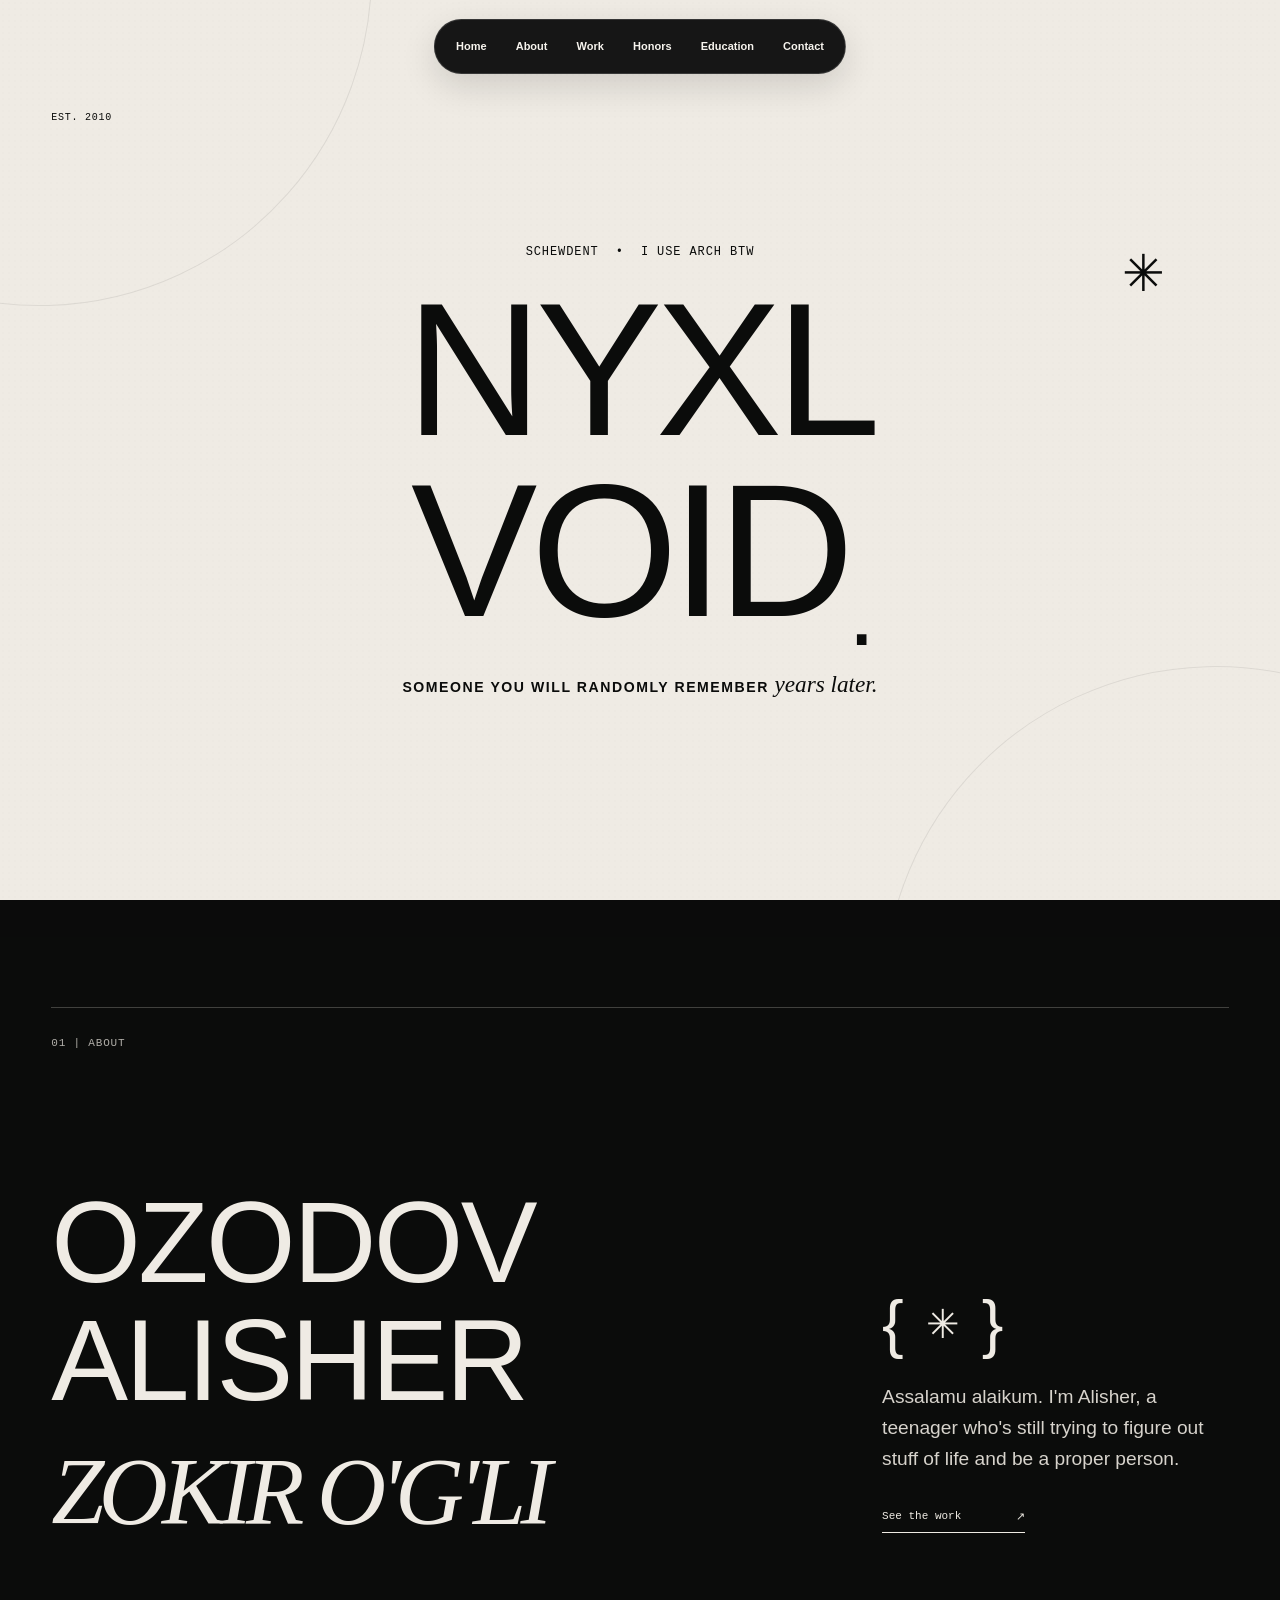
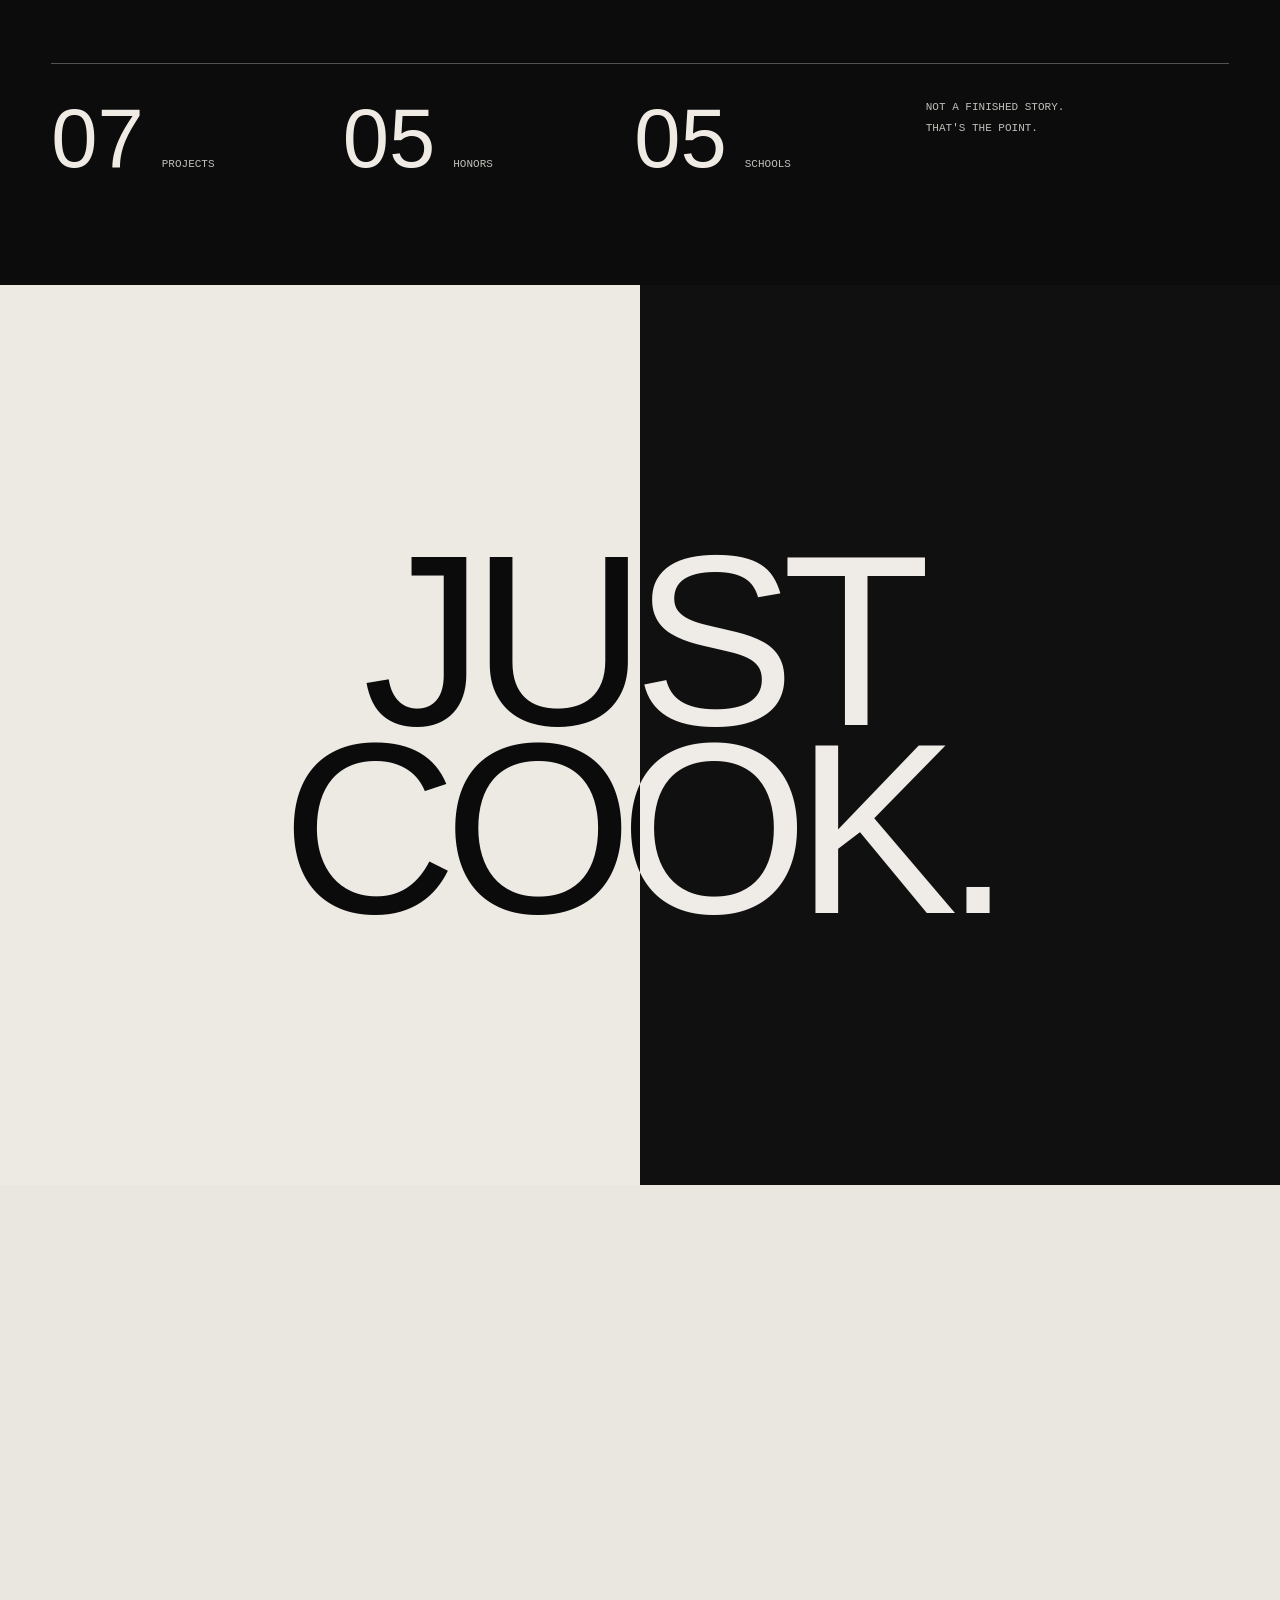
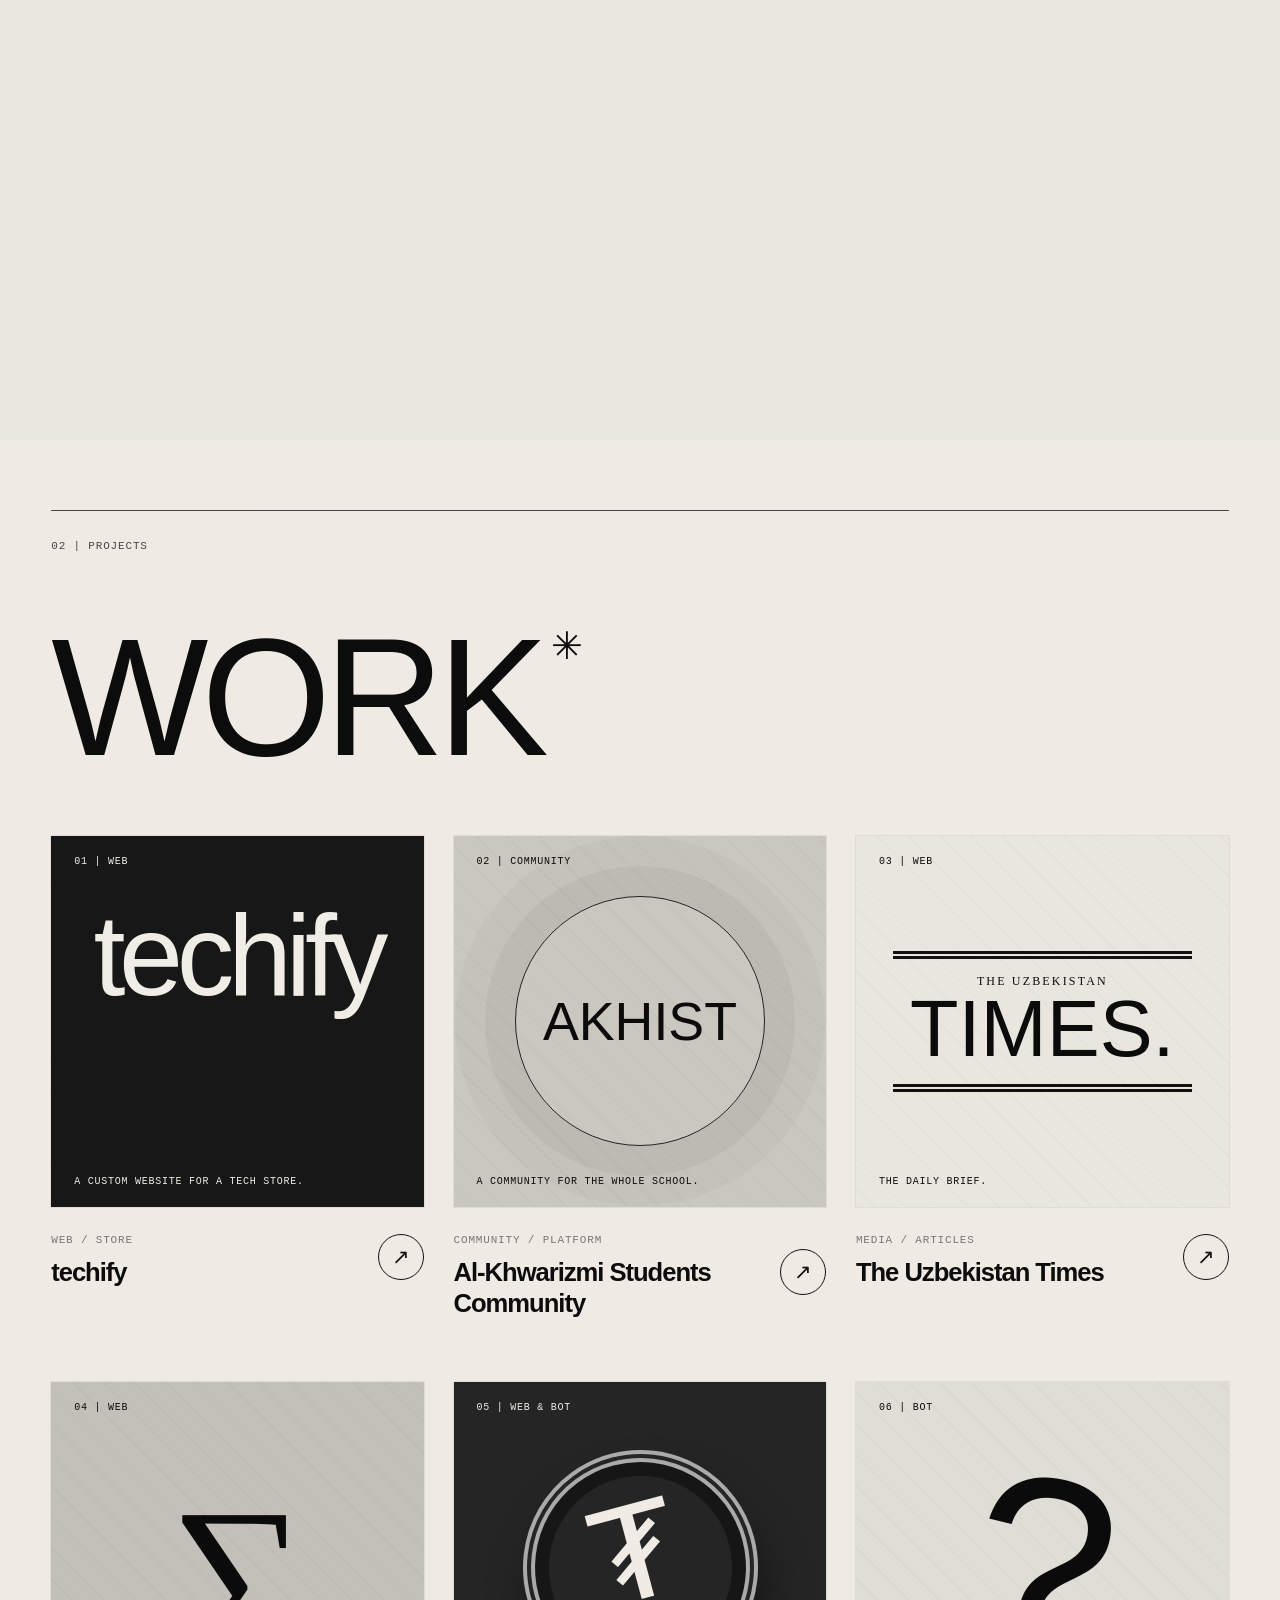
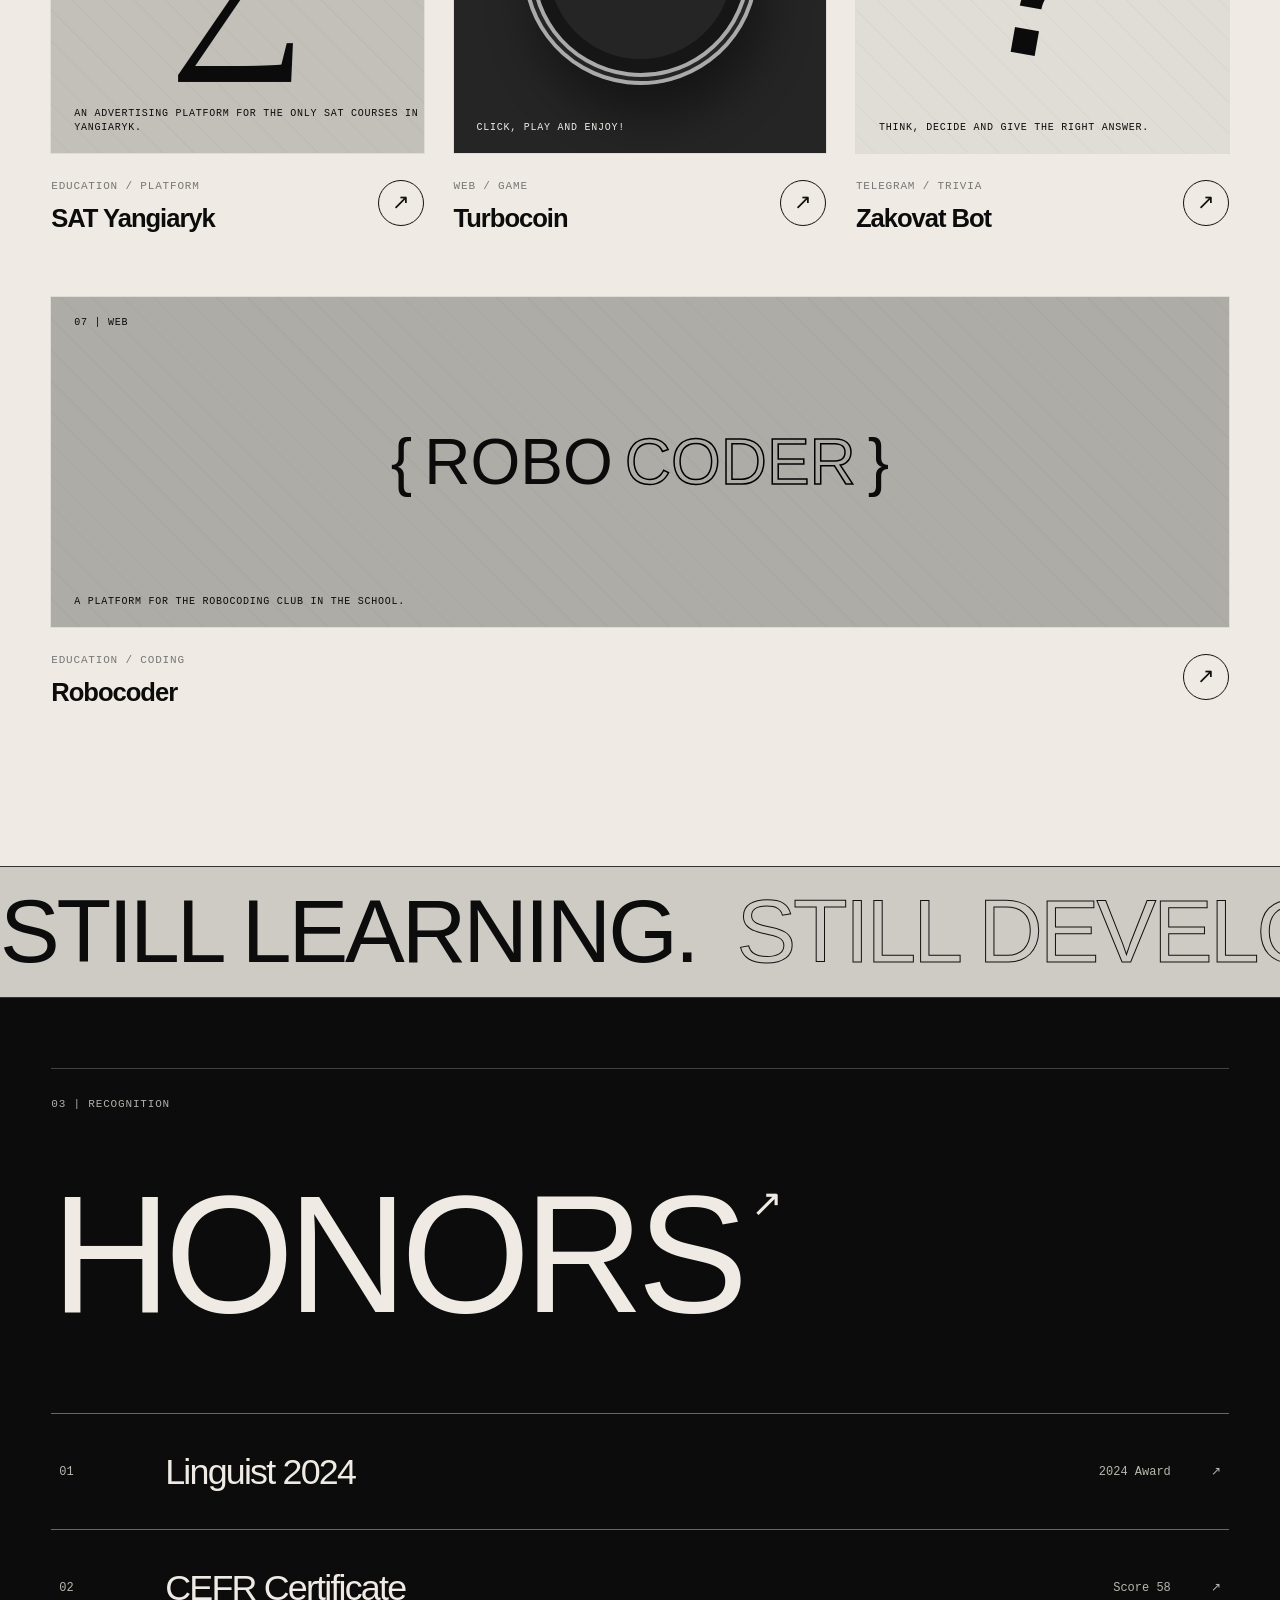
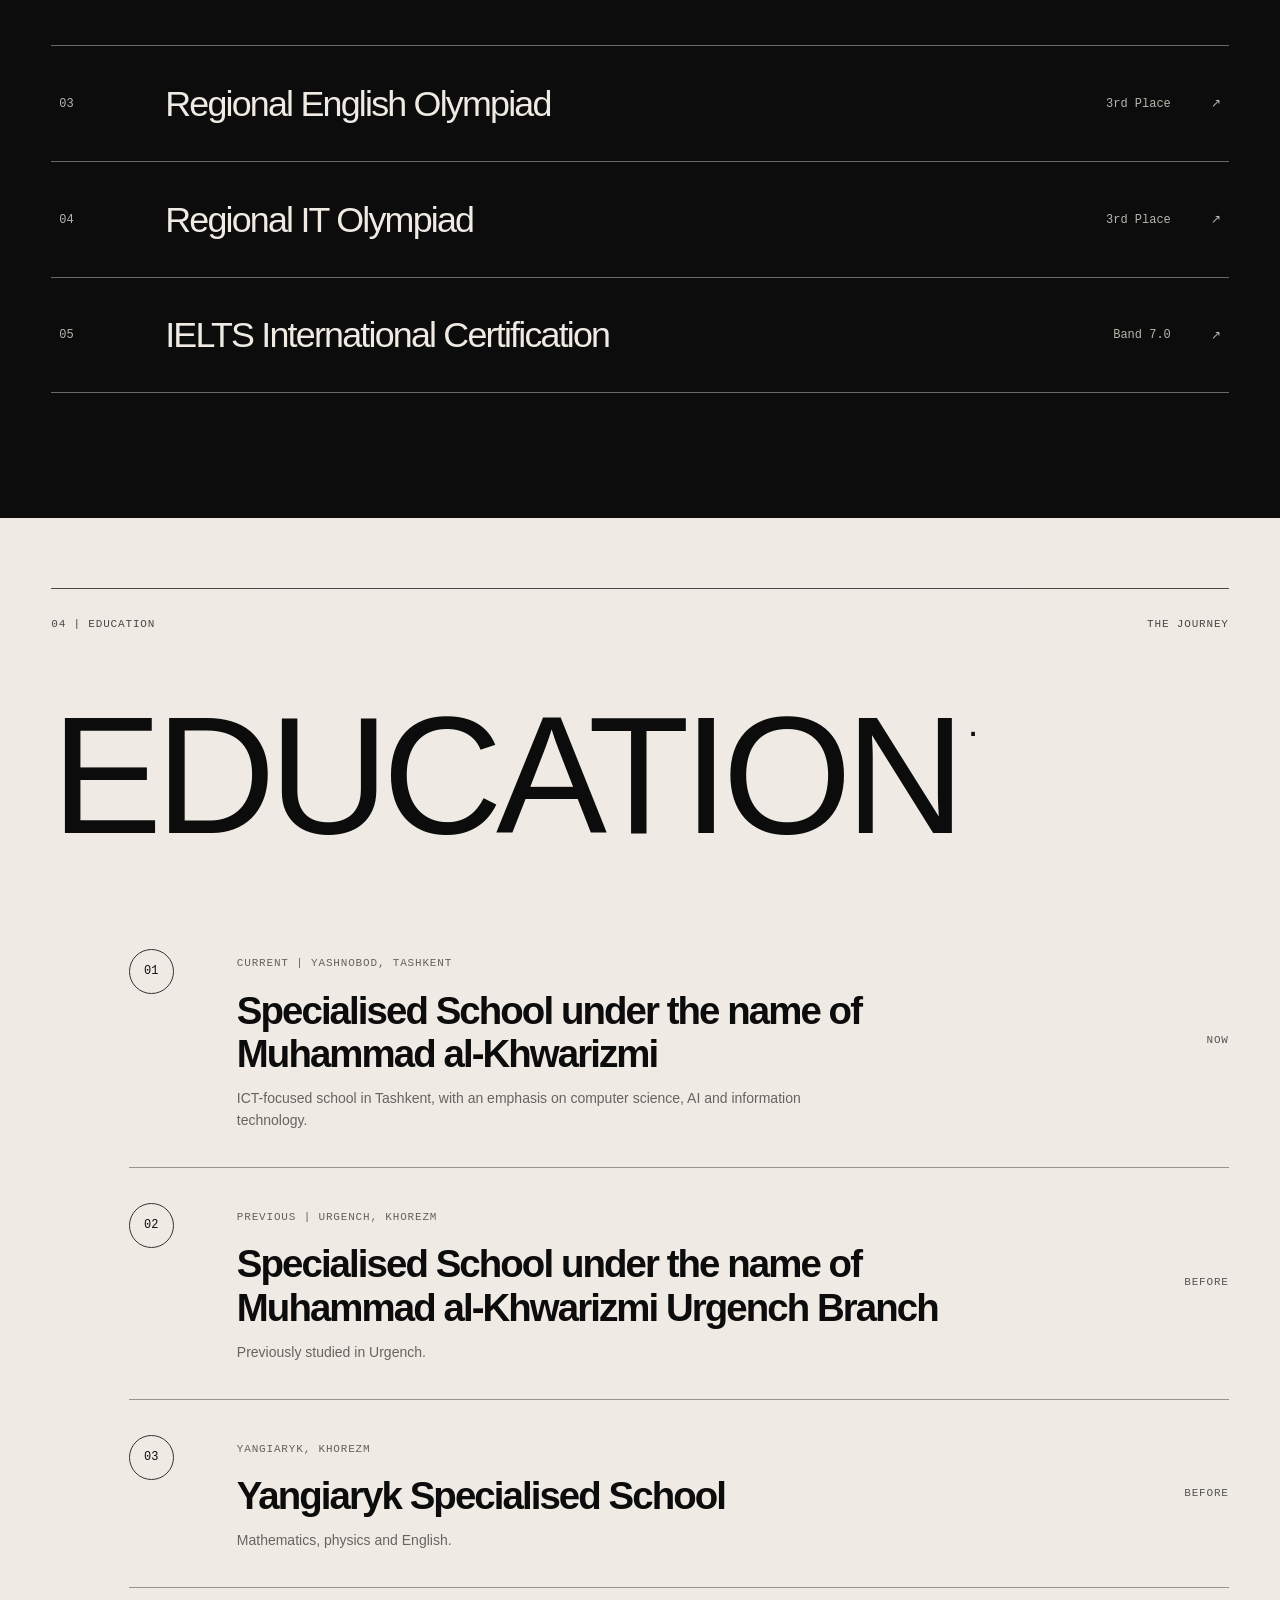
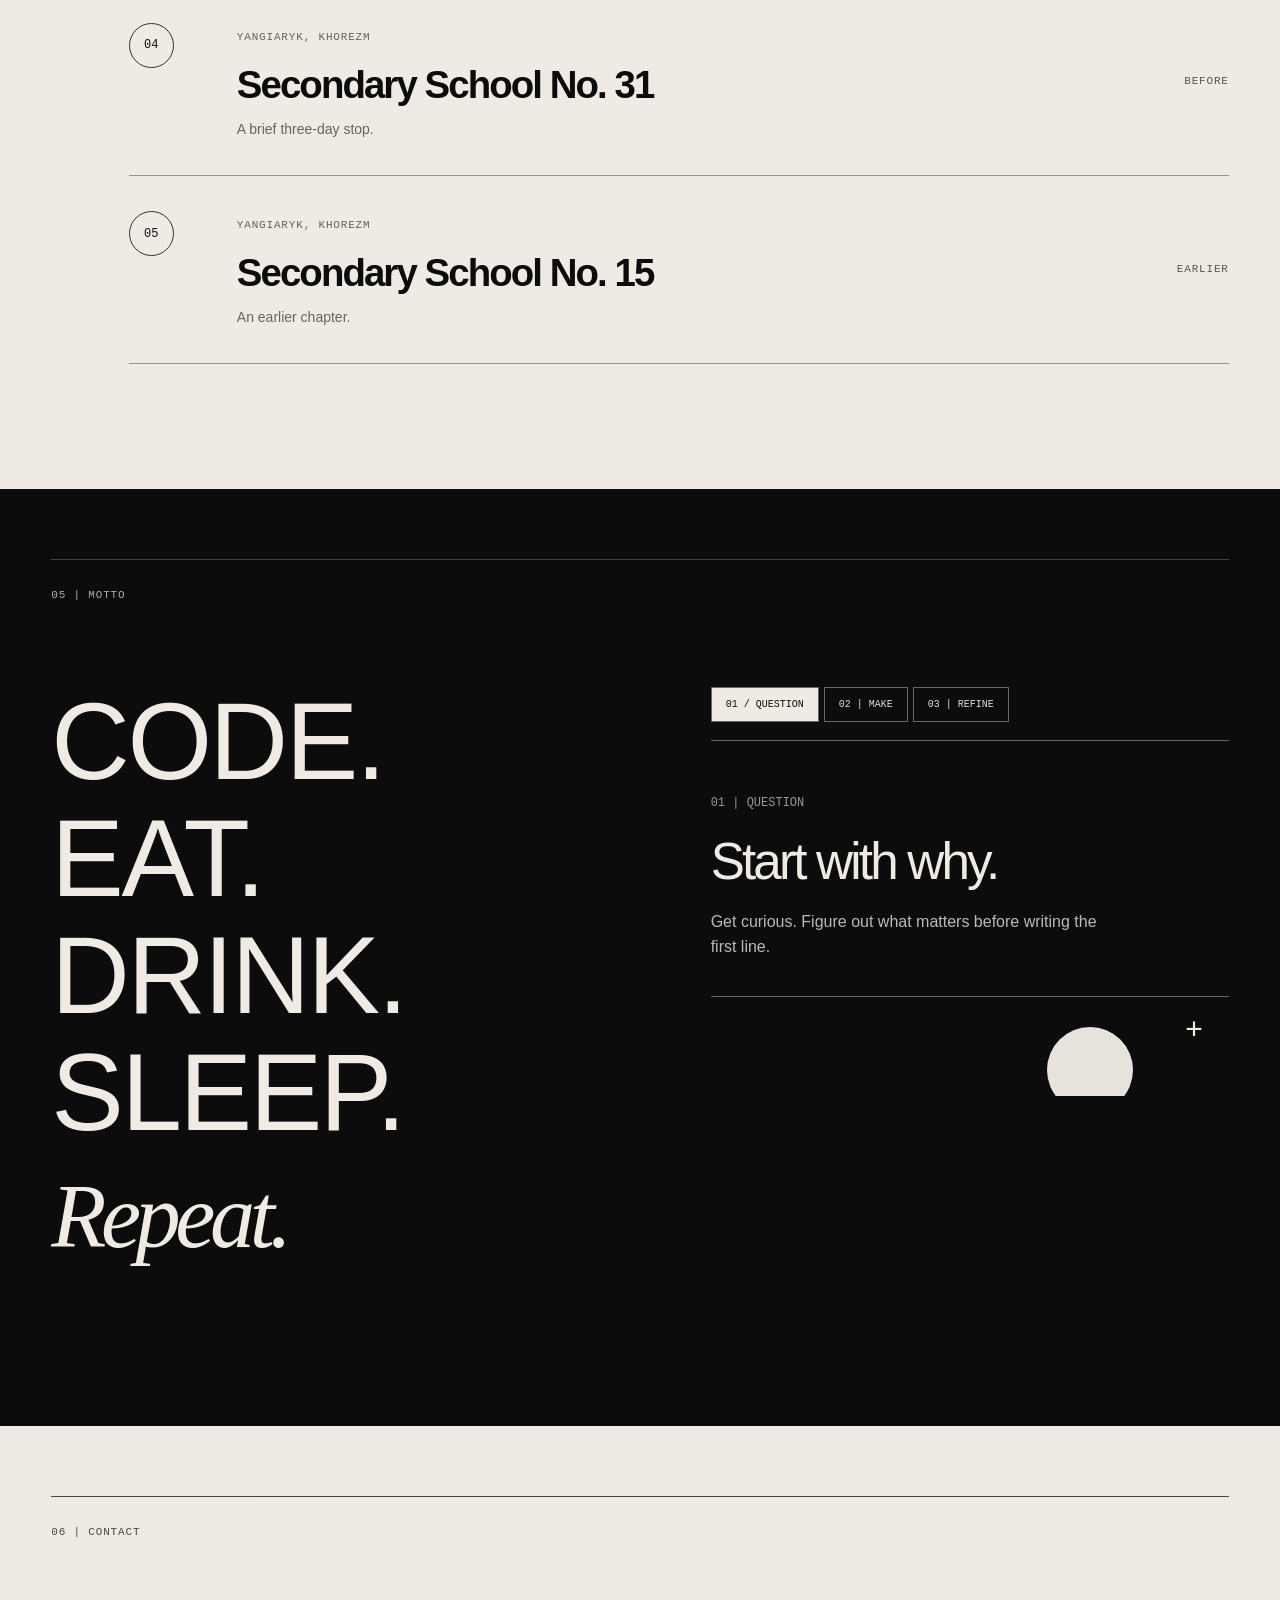
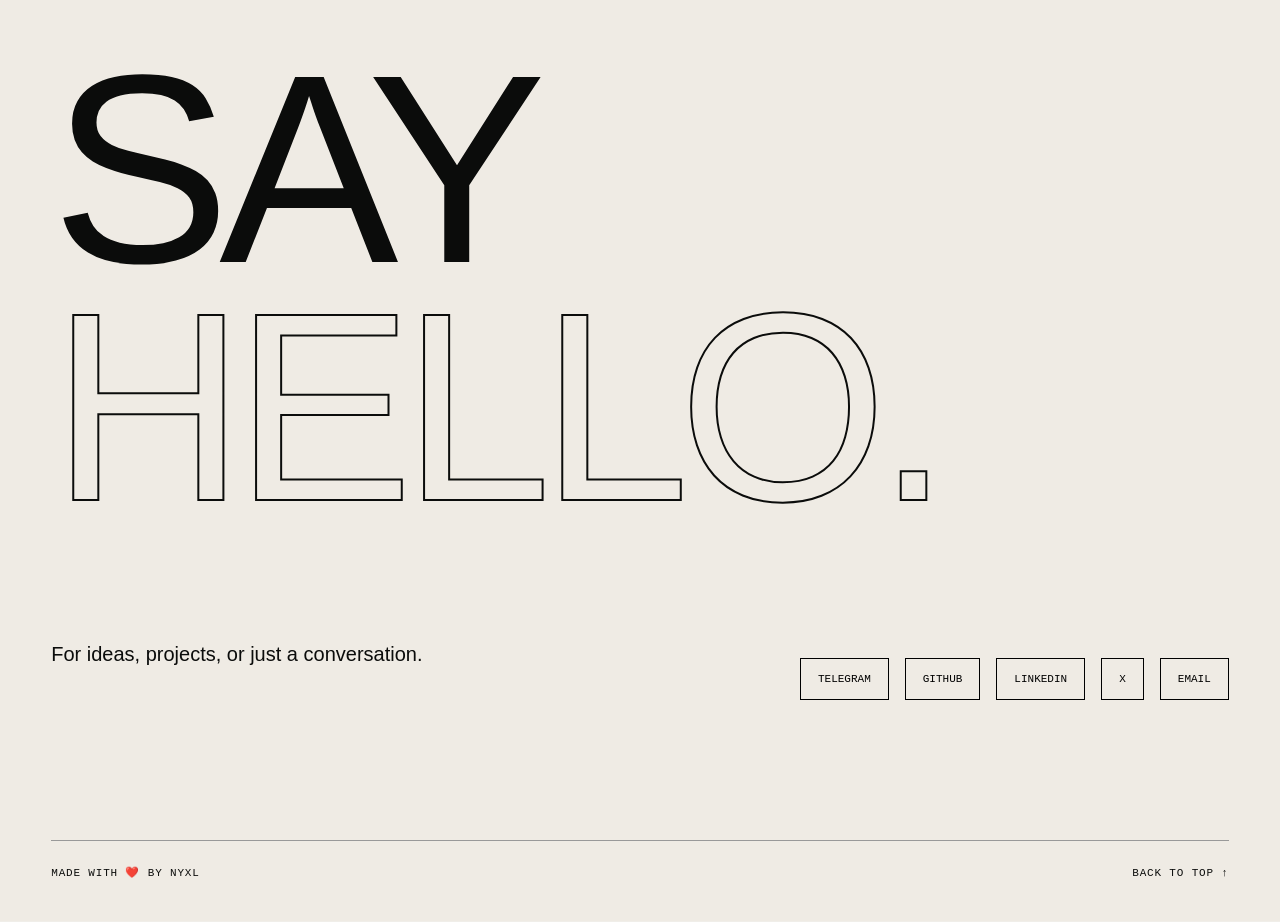
==== index.html @ 2a54d8e2 "Initial commit" ====
<!doctype html>
<html lang="en">
<head>
<meta charset="utf-8"><meta name="viewport" content="width=device-width,initial-scale=1,viewport-fit=cover">
<meta name="theme-color" content="#111111"><meta name="description" content="Alisher Ozodov. Student, AI engineer and developer. Projects, awards and education.">
<title>Alisher Ozodov — Developer / Student</title>
<link rel="icon" href="./assets/favicon.svg" type="image/svg+xml">

<link rel="stylesheet" href="./styles.css"><link rel="stylesheet" href="./motion.css"><script src="./script.js" defer></script>
</head>
<body>
<a class="skip" href="#home">Skip to content</a>
<div class="progress" id="progress" aria-hidden="true"></div>
<div class="pointer-orbit" id="pointerOrbit" aria-hidden="true"><span></span></div>
<div class="page-cut" aria-hidden="true"></div>
<header class="header" id="header">
  <!-- <a class="brand" href="#home" aria-label="Alisher Ozodov, homepage"><span class="brand-icon">a<span>°</span></span><span class="brand-text">nyxl</span></a> -->
  <nav class="desktop-nav" aria-label="Main navigation" id="desktopNav"><a href="#home">Home</a><a href="#about">About</a><a href="#work">Work</a><a href="#achievements">Honors</a><a href="#education">Education</a><a href="#contact">Contact</a></nav>
  <div class="header-actions"><button class="menu-button" type="button" aria-label="Open menu" aria-controls="mobileNav" aria-expanded="false" id="menuButton"><span></span><span></span></button></div>
</header>
<div class="mobile-nav" id="mobileNav" aria-hidden="true" inert>
  <div class="mobile-nav-inner"><p class="mono">MENU</p><nav id="mobileNavLinks" aria-label="Mobile navigation"></nav><div class="mobile-menu-bottom"><span>made with ❤️ by nyxl</span></div></div>
</div>
<main>
  <section class="hero" id="home" aria-labelledby="heroName">
    <div class="hero-drawing" aria-hidden="true"><div class="wire wire-one"></div><div class="wire wire-two"></div><div class="hero-spark">✳</div></div>
    <div class="hero-top"><span>EST. 2010</span></div>
    <div class="hero-core"><div class="hero-caption">schewdent <span>•</span> i use arch btw </div><h1 id="heroName"><span class="hero-line"><span>nyxl</span></span><span class="hero-line"><span>void<span class="hero-stop">.</span></span></span></h1><div class="hero-descriptor">someone you will randomly remember <em>years later.</em></div>
    <!-- <div class="hero-ticker" aria-label="Currently building and learning"><span class="ticker-prefix">CURRENTLY </span><span class="ticker-window"><span>doing nothing tbh</span><span>overthinking</span><span>trying to live</span></span></div></div> -->
    <br><br><br>
    <!-- <div class="hero-bottom"><div class="hero-side">WEB / AI / SMALL EXPERIMENTS<br>JUST COOKING.</div><a class="round-discover" href="#about" aria-label="Scroll to about"><span class="discover-ring">SCROLL</span><span class="discover-arrow">↘</span></a><div class="hero-actions"><a class="outline-action" href="#work">SELECTED WORK <span>↗</span></a><button class="outline-action" id="terminalOpen" type="button">TERMINAL <span>↗</span></button></div></div> -->
    <!-- <div class="hero-footerline"><span>THINK / BUILD / REFINE</span><span>SCROLL TO CONTINUE ↓</span></div>-->
  </section>
  <div class="marquee" aria-hidden="true"><div class="marquee-track"><div class="marquee-set"><span>nonchalant</span><b>✳</b><span>caring</span><b>✳</b><span>sometimes funny</span><b>✳</b></div><div class="marquee-set"><span>overthinker</span><b>✳</b><span>polite</span><b>✳</b><span>considerate</span><b>✳</b></div></div></div>
  <section class="about section-dark" id="about" aria-labelledby="aboutTitle"><div class="shell">
    <div class="section-meta"><span>01 | ABOUT</span></div>
    <div class="about-main"><h2 id="aboutTitle" class="masked-heading"><span class="mask-line"><span>Ozodov Alisher</span></span><span class="mask-line"><span><em>ZOKIR O'G'LI</em></span></span></h2><div class="about-aside" data-reveal><div class="about-glyph" aria-hidden="true"><span>{</span><i>✳</i><span>}</span></div><p>Assalamu alaikum. I'm Alisher, a teenager who's still trying to figure out stuff of life and be a proper person.</p><a href="#work" class="text-link">See the work <span>↗</span></a></div></div>
    <div class="about-stats" data-reveal><div><b>07</b><span>PROJECTS</span></div><div><b>05</b><span>HONORS</span></div><div><b>05</b><span>SCHOOLS</span></div><div class="about-stat-note">NOT A FINISHED STORY.<br>THAT'S THE POINT.</div></div>
  </div></section>
  <section class="split-scene" id="interlude" aria-label="Ideas become real through work">
    <div class="split-sticky" id="splitSticky">
      <div class="split-panel split-light" aria-hidden="true"><span class="split-side-label"></span></div>
      <div class="split-panel split-dark" aria-hidden="true"><span class="split-side-label"></span></div>
      <div class="split-type" aria-hidden="true"><span class="split-type-left">JUST<br>COOK.</span><span class="split-type-right">JUST<br>COOK.</span></div>
      <div class="split-bottom"><span></span><span id="splitCounter"></span></div>
    </div>
  </section>
  <section class="work section-light" id="work" aria-labelledby="workTitle"><div class="shell">
    <div class="section-meta"><span>02 | PROJECTS</span></div>
    <div class="heading-row" data-reveal><h2 class="section-heading masked-heading" id="workTitle"><span class="mask-line"><span>WORK<span class="heading-star">✳</span></span></span></h2></div>
    <div class="project-grid" id="projectGrid">
      <article class="project" data-project="techify" data-reveal><div class="project-art art-a"><span class="art-corner">01 | WEB</span><div class="art-center stack-art"><span>techify</span><b>ify.</b></div><span class="art-bottom">A custom website for a tech store.</span></div><div class="project-foot"><div><small>WEB / STORE</small><h3>techify</h3></div><button class="project-button" type="button" aria-label="View techify project" data-project-open="techify">↗</button></div></article>
      <article class="project" data-project="aurora" data-reveal><div class="project-art art-b"><span class="art-corner">02 | COMMUNITY</span><div class="art-center art-sun"><div class="sun-circle"></div><span>AKHIST</span></div><span class="art-bottom">A community for the whole school.</span></div><div class="project-foot"><div><small>COMMUNITY / PLATFORM</small><h3>Al-Khwarizmi Students Community</h3></div><button class="project-button" type="button" aria-label="View The Aurora Group project" data-project-open="aurora">↗</button></div></article>
      <article class="project" data-project="times" data-reveal><div class="project-art art-c"><span class="art-corner">03 | WEB</span><div class="art-center newspaper"><span>THE UZBEKISTAN</span><strong>TIMES.</strong><i></i></div><span class="art-bottom">THE DAILY BRIEF.</span></div><div class="project-foot"><div><small>MEDIA / ARTICLES</small><h3>The Uzbekistan Times</h3></div><button class="project-button" type="button" aria-label="View The Uzbekistan Times project" data-project-open="times">↗</button></div></article>
      <article class="project" data-project="sat" data-reveal><div class="project-art art-d"><span class="art-corner">04 | WEB</span><div class="art-center math-art">∑<small></small></div><span class="art-bottom">An advertising platform for the only SAT courses in Yangiaryk.</span></div><div class="project-foot"><div><small>EDUCATION / PLATFORM</small><h3>SAT Yangiaryk</h3></div><button class="project-button" type="button" aria-label="View SAT Yangiaryk project" data-project-open="sat">↗</button></div></article>
      <article class="project" data-project="turbo" data-reveal><div class="project-art art-e"><span class="art-corner">05 | WEB & BOT</span><div class="art-center coin-art"><span>₮</span><i></i></div><span class="art-bottom">CLICK, PLAY AND ENJOY!</span></div><div class="project-foot"><div><small>WEB / GAME</small><h3>Turbocoin</h3></div><button class="project-button" type="button" aria-label="View Turbocoin project" data-project-open="turbo">↗</button></div></article>
      <article class="project" data-project="zakovat" data-reveal><div class="project-art art-f"><span class="art-corner">06 | BOT</span><div class="art-center question-art">?</div><span class="art-bottom">THINK, DECIDE AND GIVE THE RIGHT ANSWER.</span></div><div class="project-foot"><div><small>TELEGRAM / TRIVIA</small><h3>Zakovat Bot</h3></div><button class="project-button" type="button" aria-label="View Zakovat Bot project" data-project-open="zakovat">↗</button></div></article>
      <article class="project project-wide" data-project="robocoder" data-reveal><div class="project-art art-g"><span class="art-corner">07 | WEB</span><div class="art-center robo-art">{ <i>ROBO</i><span>CODER</span> }</div><span class="art-bottom">A PLATFORM FOR THE ROBOCODING CLUB IN THE SCHOOL.</span></div><div class="project-foot"><div><small>EDUCATION / CODING</small><h3>Robocoder</h3></div><button class="project-button" type="button" aria-label="View Robocoder project" data-project-open="robocoder">↗</button></div></article>
    </div>
  </div></section>
  <div class="statement" aria-label="Keep building"><div class="statement-rail"><div class="statement-set"><span>STILL LEARNING.</span><span>STILL DEVELOPING.</span></div><div class="statement-set" aria-hidden="true"><span>STILL LEARNING.</span><span>STILL BUILDING.</span></div></div></div>
  <section class="achievements section-dark" id="achievements" aria-labelledby="awardsTitle"><div class="shell"><div class="section-meta"><span>03 | RECOGNITION</span><span></span></div>
    <div class="heading-row" data-reveal><h2 id="awardsTitle" class="section-heading masked-heading"><span class="mask-line"><span>HONORS<span class="heading-star">↗</span></span></span></h2></div>
    <div class="award-list">
      <div class="award" data-reveal><span>01</span><h3>Linguist 2024</h3><p>2024 Award</p><b>↗</b></div>
      <div class="award" data-reveal><span>02</span><h3>CEFR Certificate</h3><p>Score 58</p><b>↗</b></div>
      <div class="award" data-reveal><span>03</span><h3>Regional English Olympiad</h3><p>3rd Place</p><b>↗</b></div>
      <div class="award" data-reveal><span>04</span><h3>Regional IT Olympiad</h3><p>3rd Place</p><b>↗</b></div>
      <div class="award" data-reveal><span>05</span><h3>IELTS International Certification</h3><p>Band 7.0</p><b>↗</b></div>
    </div></div></section>
  <section class="education section-light" id="education" aria-labelledby="educationTitle"><div class="shell"><div class="section-meta"><span>04 | EDUCATION</span><span>THE JOURNEY</span></div><div class="heading-row" data-reveal><h2 id="educationTitle" class="section-heading masked-heading"><span class="mask-line"><span>EDUCATION<span class="heading-star">.</span></span></span></h2></div>
  <div class="school-list"><article class="school" data-reveal><div class="school-marker"><span>01</span></div><div class="school-main"><small>CURRENT | YASHNOBOD, TASHKENT</small><h3>Specialised School under the name of Muhammad al-Khwarizmi</h3><p>ICT-focused school in Tashkent, with an emphasis on computer science, AI and information technology.</p></div><span class="school-extra">NOW</span></article>
  <article class="school" data-reveal><div class="school-marker"><span>02</span></div><div class="school-main"><small>PREVIOUS | URGENCH, KHOREZM</small><h3>Specialised School under the name of Muhammad al-Khwarizmi Urgench Branch</h3><p>Previously studied in Urgench.</p></div><span class="school-extra">BEFORE</span></article>
  <article class="school" data-reveal><div class="school-marker"><span>03</span></div><div class="school-main"><small>YANGIARYK, KHOREZM</small><h3>Yangiaryk Specialised School</h3><p>Mathematics, physics and English.</p></div><span class="school-extra">BEFORE</span></article>
  <article class="school" data-reveal><div class="school-marker"><span>04</span></div><div class="school-main"><small>YANGIARYK, KHOREZM</small><h3>Secondary School No. 31</h3><p>A brief three-day stop.</p></div><span class="school-extra">BEFORE</span></article>
  <article class="school" data-reveal><div class="school-marker"><span>05</span></div><div class="school-main"><small>YANGIARYK, KHOREZM</small><h3>Secondary School No. 15</h3><p>An earlier chapter.</p></div><span class="school-extra">EARLIER</span></article></div>
  </div></section>
  <section class="method section-dark" id="method"><div class="shell"><div class="section-meta"><span>05 | MOTTO</span><span></span></div><div class="method-grid"><h2 class="masked-heading"><span class="mask-line"><span>CODE.</span></span><span class="mask-line"><span>EAT.</span></span><span class="mask-line"><span>DRINK.</span></span><span class="mask-line"><span>SLEEP.</span></span><span class="mask-line"><span><em>Repeat.</em></span></span></h2><div class="method-control" data-reveal><div class="method-tabs" role="tablist" aria-label="Working approach"><button type="button" role="tab" aria-selected="true" data-method="ask">01 / QUESTION</button><button type="button" role="tab" aria-selected="false" data-method="make">02 | MAKE</button><button type="button" role="tab" aria-selected="false" data-method="refine">03 | REFINE</button></div><div class="method-body" id="methodBody" role="tabpanel" aria-live="polite"><span>01 | QUESTION</span><h3>Start with why.</h3><p>Get curious. Figure out what matters before writing the first line.</p></div><div class="method-sketch" aria-hidden="true"><span class="method-shape"></span><span class="method-cross">+</span></div></div></div></div></section>
  <section class="contact section-light" id="contact" aria-labelledby="contactTitle"><div class="shell"><div class="section-meta"><span>06 | CONTACT</span><span></span></div><h2 id="contactTitle" class="masked-heading"><span class="mask-line"><span>SAY</span></span><span class="mask-line"><span><em>HELLO.</em></span></span></h2><div class="contact-foot"><p>For ideas, projects, or just a conversation.</p><div class="social-text" aria-label="Platforms, links not yet supplied"><a href="https://t.me/nyxlvoid" style="-webkit-tap-highlight-color: transparent;"><span>TELEGRAM</span></a><a href="https://github.com/alisherozodov" style="-webkit-tap-highlight-color: transparent;"><span>GITHUB</span></a><a href="https://www.linkedin.com/in/alisherozodov" style="-webkit-tap-highlight-color: transparent;"><span>LINKEDIN</span></a><a href="https://twitter.com/alisherozodov" style="-webkit-tap-highlight-color: transparent;"><span>X</span></a><a href="mailto:aiisher.ozodoff@gmail.com" style="-webkit-tap-highlight-color: transparent;"><span>EMAIL</span></a></div></div><div class="footer-line"><span>made with ❤️ by nyxl</span><span></span><a href="#home" style="text-decoration: none;">BACK TO TOP ↑</a></div></div></section>
</main>
<dialog id="projectDialog" class="project-dialog" aria-labelledby="dialogTitle"><div class="dialog-top"><span>PROJECT / <span id="dialogNumber">01</span></span><button id="dialogClose" class="dialog-close" type="button" aria-label="Close project dialog">×</button></div><div class="dialog-art">SELECTED WORK / ALISHER OZODOV</div><h2 id="dialogTitle"></h2><p id="dialogDescription"></p><div class="dialog-end">A PROJECT IN THE ARCHIVE. <button type="button" class="outline-action" id="dialogBack">BACK TO WORK ↗</button></div></dialog>
<dialog id="terminalDialog" class="terminal-dialog" aria-labelledby="terminalTitle"><div class="terminal-bar"><span id="terminalTitle">alisher / terminal</span><button type="button" id="terminalClose" aria-label="Close terminal">×</button></div><div class="terminal-output" id="terminalOutput" role="log" aria-live="polite"><p>Alisher's terminal. Type <strong>help</strong> for commands.</p></div><form id="terminalForm" autocomplete="off"><label for="terminalInput">~ $</label><input id="terminalInput" type="text" placeholder="help" maxlength="60" spellcheck="false"><button type="submit" aria-label="Run command">↵</button></form></dialog>

</body></html>
---- styles.css ----
:root{--paper:#efebe4;--ink:#0b0c0b;--fog:#c6c2bc;--gray:#8a8986;--line:rgba(17,17,17,.22);--white:#faf8f2;--pad:clamp(20px,4vw,76px);--sans:'DM Sans',Arial,sans-serif;--mono:'DM Mono',monospace;--display:'Anton',Impact,'Arial Narrow',sans-serif}
*,*::before,*::after{box-sizing:border-box}html{scroll-behavior:smooth;scroll-padding-top:92px}body{margin:0;background:var(--paper);color:var(--ink);font:400 16px/1.55 var(--sans);overflow-x:clip;-webkit-font-smoothing:antialiased}button,input{font:inherit}button{cursor:pointer}a{color:inherit;text-decoration:none}button:focus-visible,a:focus-visible,input:focus-visible{outline:2px solid currentColor;outline-offset:5px}button:disabled{cursor:not-allowed}::selection{color:var(--paper);background:var(--ink)}.skip{position:fixed;z-index:999;background:var(--white);color:#111;left:8px;top:-70px;padding:12px}.skip:focus{top:8px}.mono,.section-meta,.hero-top,.hero-caption,.hero-side,.hero-footerline,.hero-actions,.project-foot small,.art-corner,.art-bottom,.school small,.school-extra,.footer-line,.mobile-nav-inner>p,.intro-top{font:500 11px/1.4 var(--mono);letter-spacing:.075em;text-transform:uppercase}.shell{width:min(100% - 2*var(--pad),1500px);margin-inline:auto}.section-meta{display:flex;align-items:center;justify-content:space-between;gap:16px;padding:28px 0 38px;border-top:1px solid currentColor;opacity:.73}.section-light{background:var(--paper);color:var(--ink)}.section-dark{background:var(--ink);color:var(--paper)}.section-dark .section-meta{border-color:#565552}.progress{position:fixed;top:0;left:0;width:100%;height:3px;background:#fff;transform:scaleX(0);transform-origin:left;z-index:130;pointer-events:none;mix-blend-mode:difference;will-change:transform}
/* Navigation has intrinsic width, independent from its surrounding columns. */
.header{position:fixed;top:0;left:0;width:100%;z-index:120;display:flex;align-items:center;justify-content:space-between;gap:16px;padding:20px var(--pad);height:88px;pointer-events:none}.header>*{pointer-events:auto}.brand{display:flex;gap:10px;align-items:center;font-weight:700;letter-spacing:-.06em;font-size:18px;white-space:nowrap;mix-blend-mode:difference;color:#fff}.brand-icon{font:400 31px/.8 Georgia,serif;letter-spacing:-.12em}.brand-icon span{font-size:14px;margin-left:1px}.desktop-nav{position:absolute;left:50%;top:19px;transform:translateX(-50%);display:flex;align-items:center;gap:3px;width:max-content;max-width:calc(100vw - 480px);padding:7px;background:#161616;color:#f7f4ee;border:1px solid rgba(255,255,255,.14);border-radius:100px;box-shadow:0 12px 34px #0002}.desktop-nav a{font-size:11px;font-weight:600;padding:11px clamp(9px,1.1vw,16px);border-radius:100px;white-space:nowrap;transition:background .22s ease,color .22s ease}.desktop-nav a:hover,.desktop-nav a.active{background:var(--white);color:#131313}.header-actions{display:flex;align-items:center;gap:10px}.soundless-button,.menu-button{color:var(--paper);background:#161616;border:1px solid #555;border-radius:50px;height:44px}.soundless-button{font:500 11px var(--mono);padding:0 17px;white-space:nowrap}.soundless-button span{margin-left:12px}.soundless-button:hover,.menu-button:hover{background:#343434}.menu-button{display:none;width:46px;position:relative;align-items:center;justify-content:center;flex-direction:column;gap:6px}.menu-button span{width:19px;height:1px;background:currentColor;display:block;transition:transform .22s}.menu-button[aria-expanded=true] span:first-child{transform:translateY(3.5px) rotate(45deg)}.menu-button[aria-expanded=true] span:last-child{transform:translateY(-3.5px) rotate(-45deg)}
.mobile-nav{position:fixed;inset:0;background:#101010;color:var(--paper);z-index:110;opacity:0;visibility:hidden;pointer-events:none;transform:translateY(-12px);transition:opacity .32s ease,visibility .32s,transform .32s;overflow:auto;overscroll-behavior:contain}.mobile-nav.open{opacity:1;visibility:visible;pointer-events:auto;transform:none}.mobile-nav-inner{width:min(100% - 2*var(--pad),900px);margin:auto;padding:115px 0 26px;min-height:100%;display:flex;flex-direction:column}.mobile-nav-inner>p{color:#b0ada9;margin-bottom:25px}.mobile-nav nav{display:flex;flex-direction:column}.mobile-nav nav a{font:400 clamp(31px,7vh,65px)/1.03 var(--display);letter-spacing:-.015em;text-transform:uppercase;padding:clamp(7px,1.5vh,16px) 0;border-bottom:1px solid #3a3936;display:flex;align-items:center;justify-content:space-between;gap:15px}.mobile-nav nav a::after{content:'↗';font:24px var(--sans);color:#777}.mobile-nav nav a:hover,.mobile-nav nav a:focus-visible{color:#aaa}.mobile-menu-bottom{display:flex;justify-content:space-between;align-items:center;gap:16px;margin-top:auto;padding-top:35px;font:10px var(--mono);letter-spacing:.05em}.mobile-menu-bottom button{border:1px solid #777;color:#fff;background:transparent;padding:13px 16px}.menu-open{overflow:hidden}
/* Hero / video-inspired editorial canvas. */
.hero{min-height:100svh;min-height:max(710px,100svh);position:relative;background:#efebe4;overflow:hidden;display:flex;flex-direction:column;padding:112px var(--pad) 22px;isolation:isolate}.hero::before{content:'';position:absolute;inset:0;background-image:radial-gradient(#0001 .6px,transparent 1px);background-size:6px 6px;opacity:.17;pointer-events:none;z-index:-1}.hero-top,.hero-footerline{display:flex;justify-content:space-between;gap:14px;font:10px var(--mono)}.hero-core{margin:auto 0;position:relative;padding:65px 0 35px}.hero-caption{text-align:center;margin:0 0 clamp(30px,4vw,70px);font-size:clamp(10px,1vw,12px)}.hero-caption span{margin:0 9px}.hero h1{font:400 clamp(75px,17vw,300px)/.88 var(--display);text-align:center;letter-spacing:-.035em;margin:0;text-transform:uppercase}.hero-line{display:block;overflow:hidden;padding:0 .035em .075em}.hero-line>span{display:block;transform:translateY(110%);opacity:0;animation:word-rise 1.1s cubic-bezier(.18,.7,.14,1) forwards}.hero-line:nth-child(2)>span{animation-delay:.15s}.hero-stop{font-size:.53em;vertical-align:bottom;line-height:.5}.hero-descriptor{text-align:center;font-size:clamp(12px,1.1vw,15px);font-weight:700;letter-spacing:.11em;text-transform:uppercase;margin-top:18px}.hero-descriptor em{font-family:'Playfair Display',Georgia,serif;text-transform:none;letter-spacing:0;font-size:1.65em;font-weight:500}.hero-bottom{display:grid;grid-template-columns:1fr 110px 1fr;align-items:end;gap:18px;position:relative;z-index:3;margin-bottom:35px}.hero-side{align-self:end}.hero-actions{justify-self:end;display:flex;gap:10px;align-items:center}.outline-action{border:1px solid var(--ink);color:var(--ink);background:transparent;padding:15px 18px;display:inline-flex;align-items:center;gap:35px;justify-content:space-between;font:500 11px var(--mono);white-space:nowrap;transition:background .2s,color .2s,transform .2s}.outline-action:hover{background:var(--ink);color:var(--paper);transform:translateY(-2px)}.round-discover{width:103px;height:103px;border:1px solid #111;border-radius:50%;position:relative;display:flex;align-items:center;justify-content:center;justify-self:center;transition:transform .3s,background .3s,color .3s}.round-discover:hover{background:#111;color:var(--paper);transform:rotate(-15deg)}.discover-ring{font:8px var(--mono);position:absolute;inset:12px;display:grid;place-items:start center;letter-spacing:.075em}.discover-arrow{font-size:36px}.hero-footerline{border-top:1px solid #292824;padding-top:16px}.hero-drawing{position:absolute;inset:0;z-index:-1;pointer-events:none}.wire{position:absolute;border:1px solid #10101014;border-radius:50%;width:min(52vw,880px);aspect-ratio:1;transform:rotate(20deg)}.wire-one{left:-23%;top:-40%}.wire-two{right:-21%;bottom:-48%}.hero-spark{position:absolute;right:9%;top:26%;font-size:clamp(18px,4vw,70px);font-weight:300;animation:rotate 27s linear infinite}
.marquee{background:#0c0c0c;color:#efece7;padding:15px 0;white-space:nowrap;overflow:hidden;content-visibility:auto;contain-intrinsic-size:60px}.marquee-track{display:flex;align-items:center;gap:55px;width:max-content;animation:marquee 33s linear infinite;font:13px var(--mono);letter-spacing:.24em}.marquee-track b{font-size:24px;font-weight:400}
/* About / Work / Honors */
.about{padding:70px 0 105px}.about-main{display:grid;grid-template-columns:1.7fr .8fr;align-items:end;gap:8%;padding:95px 0 120px}.about h2,.method h2{font:400 clamp(60px,9vw,158px)/1.02 var(--display);letter-spacing:-.022em;margin:0;text-transform:uppercase}.about h2 em,.method h2 em{font:italic 500 .83em/1 'Playfair Display',Georgia,serif;letter-spacing:-.06em;text-transform:none}.about-aside{padding-bottom:10px;max-width:400px}.about-aside p{font-size:clamp(17px,1.5vw,22px);line-height:1.6;margin:26px 0 28px;color:#d7d3cc}.about-glyph{display:flex;gap:22px;align-items:center;font:65px var(--display);line-height:1}.about-glyph i{font:normal 40px var(--sans);animation:rotate 22s linear infinite}.text-link{display:inline-flex;gap:55px;border-bottom:1px solid currentColor;padding-bottom:9px;font:11px var(--mono)}.text-link:hover{gap:70px}.about-stats{border-top:1px solid #52524f;display:grid;grid-template-columns:repeat(3,1fr) 1.1fr;padding:33px 0 0;gap:16px}.about-stats>div:not(:last-child){display:flex;align-items:baseline;gap:18px}.about-stats b{font:400 clamp(55px,6.5vw,115px)/1 var(--display)}.about-stats span,.about-stat-note{font:11px var(--mono);color:#c1bfba;line-height:1.9}
.work,.achievements,.education,.method,.contact{padding:70px 0 125px}.heading-row{display:flex;align-items:end;justify-content:space-between;gap:32px;margin:25px 0 60px}.section-heading{font:400 clamp(80px,13vw,220px)/.95 var(--display);letter-spacing:-.04em;margin:0}.heading-row>p{font:15px/1.6 var(--sans);padding:0 0 8px;max-width:210px}.heading-star{font:400 .23em var(--sans);vertical-align:top;display:inline-block;margin:5px 0 0 9px}.project-grid{display:grid;grid-template-columns:repeat(3,minmax(0,1fr));gap:clamp(18px,2.3vw,38px)}.project{min-width:0}.project-art{height:clamp(255px,29vw,440px);position:relative;overflow:hidden;background:#dad5cd;color:#0b0b0b;display:flex;align-items:center;justify-content:center;isolation:isolate;transition:border-radius .42s;outline:1px solid #0001}.project-art::before{content:'';position:absolute;inset:-60%;background:repeating-linear-gradient(45deg,transparent 0 20px,#00000006 21px 22px);transform:rotate(0deg);transition:transform 1s ease}.project:hover .project-art::before{transform:rotate(9deg)}.project:hover .project-art{border-radius:2px 32px 2px 2px}.art-corner,.art-bottom{position:absolute;left:23px;z-index:2;font-size:10px}.art-corner{top:19px}.art-bottom{bottom:18px}.art-center{position:relative;z-index:1;transition:transform .55s cubic-bezier(.2,.7,.2,1)}.project:hover .art-center{transform:scale(1.055) rotate(-1.5deg)}.art-a{background:#171717;color:#f0ede6}.stack-art{display:grid;line-height:.84;font:clamp(70px,9vw,145px) var(--display);letter-spacing:-.055em}.stack-art b{font-weight:400;color:transparent;-webkit-text-stroke:2px currentColor}.art-b{background:#cac7c0}.art-sun{display:grid;place-items:center;position:relative;font:clamp(30px,4.2vw,65px) var(--display)}.sun-circle{position:absolute;border:1px solid #222;border-radius:50%;width:250px;height:250px;box-shadow:0 0 0 30px #0000000b,0 0 0 60px #00000006}.art-c{background:#e9e6df}.newspaper{border-top:8px double #111;border-bottom:8px double #111;display:flex;flex-direction:column;align-items:center;padding:15px 0;width:80%;text-align:center}.newspaper span{font:12px Georgia,serif;letter-spacing:.18em}.newspaper strong{font:clamp(64px,6.2vw,120px)/1 var(--display)}.newspaper i{font:8px var(--mono);font-style:normal}.art-d{background:#c3c0ba}.math-art{font:clamp(140px,15vw,270px)/1 Georgia,serif;display:flex;flex-direction:column;align-items:center}.math-art small{font:12px var(--mono);margin-top:-20px}.art-e{background:#252525;color:#f0ebe4}.coin-art{height:235px;width:235px;border-radius:50%;border:12px double #aaa;display:grid;place-items:center;box-shadow:inset 0 0 0 14px #0006,0 35px 45px #0006;transform:rotate(-15deg)}.coin-art span{font:130px var(--display)}.art-f{background:#dfddd6}.question-art{font:clamp(230px,20vw,400px)/1 var(--display);transform:rotate(10deg)}.project:hover .question-art{transform:rotate(-5deg) scale(1.1)}.art-g{background:#aeaca7}.robo-art{font:clamp(40px,5vw,100px)/1 var(--display);display:flex;gap:12px;align-items:center}.robo-art i{font-style:normal}.robo-art span{color:transparent;-webkit-text-stroke:1.5px #000}.project-wide{grid-column:span 3}.project-wide .project-art{height:330px}.project-foot{display:flex;align-items:center;justify-content:space-between;gap:20px;padding:19px 0 34px}.project-foot small{color:#777}.project-foot h3{font-weight:600;letter-spacing:-.04em;font-size:clamp(19px,2vw,28px);margin:6px 0 0;line-height:1.2}.project-button{width:46px;min-width:46px;height:46px;border-radius:50%;border:1px solid #111;color:#111;background:transparent;font-size:21px;transition:transform .2s,background .2s,color .2s}.project-button:hover{background:#111;color:var(--paper);transform:rotate(45deg)}
.statement{background:#cecbc5;overflow:hidden;border-top:1px solid #333;border-bottom:1px solid #333}.statement-rail{display:flex;white-space:nowrap;width:max-content;gap:40px;padding:20px 0;animation:marquee 33s linear infinite reverse}.statement-rail span{font:clamp(45px,7vw,140px)/1 var(--display);letter-spacing:-.035em}.statement-rail span:nth-child(2){color:transparent;-webkit-text-stroke:1px #111}
.achievements .heading-row{margin-bottom:80px}.award{display:grid;grid-template-columns:80px minmax(0,1fr) minmax(120px,220px) 24px;align-items:center;gap:26px;padding:24px 8px;border-top:1px solid #696763;min-height:116px;transition:padding .3s,background .3s}.award:last-child{border-bottom:1px solid #696763}.award:hover{padding-left:22px;background:#242422}.award>span,.award>p,.award>b{font:12px var(--mono);font-weight:400;color:#b8b6ae}.award h3{font:500 clamp(19px,2.8vw,39px)/1.25 var(--sans);letter-spacing:-.05em;margin:0}.award p{text-align:right}.award b{text-align:right}
.education .school-list{max-width:1100px;margin-left:auto}.school{display:grid;grid-template-columns:74px minmax(0,1fr) 80px;gap:34px;padding:35px 0;border-bottom:1px solid #96938d}.school-marker span{display:inline-grid;place-items:center;width:45px;height:45px;border:1px solid #333;border-radius:50%;font:12px var(--mono)}.school-main small{color:#65615c}.school-main h3{font-size:clamp(21px,3vw,43px);line-height:1.14;letter-spacing:-.05em;max-width:780px;margin:15px 0 12px}.school-main p{max-width:580px;font-size:14px;color:#67635f;margin:0}.school-extra{align-self:center;text-align:right;color:#555}
.method{padding-bottom:160px}.method-grid{display:grid;grid-template-columns:1fr 1fr;gap:12%;align-items:start;padding-top:45px}.method h2{font-size:clamp(65px,8.5vw,142px)}.method-control{position:relative}.method-tabs{display:flex;gap:5px;flex-wrap:wrap;border-bottom:1px solid #65625d;padding-bottom:18px}.method-tabs button{font:10px var(--mono);background:transparent;border:1px solid #666;color:#ddd;padding:11px 14px}.method-tabs button[aria-selected=true]{background:var(--paper);color:var(--ink)}.method-body{min-height:215px;padding:48px 0 20px}.method-body span{font:12px var(--mono);color:#999}.method-body h3{font-size:clamp(35px,4vw,64px);font-weight:500;letter-spacing:-.055em;line-height:1.1;margin:20px 0}.method-body p{max-width:400px;color:#bcbab4}.method-sketch{height:100px;border-top:1px solid #666;position:relative;overflow:hidden}.method-shape{position:absolute;width:86px;height:86px;border-radius:50%;background:#e7e3dc;left:65%;top:30px;transition:border-radius .6s,transform .6s}.method-cross{position:absolute;right:5%;top:15px;font:30px var(--sans)}.method-control[data-state=make] .method-shape{border-radius:2px;transform:translateX(-90px) rotate(45deg)}.method-control[data-state=refine] .method-shape{border-radius:50% 0 50% 0;transform:translateX(-40px) rotate(120deg)}
.contact{padding-bottom:40px}.contact h2{font:clamp(125px,21vw,360px)/.83 var(--display);letter-spacing:-.042em;margin:80px 0 100px}.contact h2 em{font-style:normal;-webkit-text-stroke:2px var(--ink);color:transparent}.contact-foot{display:flex;align-items:end;justify-content:space-between;gap:50px;margin-bottom:150px}.contact-foot p{font-size:20px;max-width:380px}.social-text{display:flex;gap:16px;flex-wrap:wrap;max-width:650px;justify-content:end}.social-text span{font:11px var(--mono);border:1px solid #000000;padding:14px 17px;color:#000000}.footer-line{border-top:1px solid #999;display:flex;gap:18px;justify-content:space-between;padding-top:25px}.footer-line a:hover{text-decoration:underline}
/* Dialogs and terminal use native modal stacking, no leaked click-blocking overlays. */
dialog{color:var(--paper);background:#111;border:1px solid #575654;max-height:min(90dvh,950px);overflow:auto;box-shadow:0 40px 100px #0009}dialog::backdrop{background:#000a;backdrop-filter:blur(7px)}.project-dialog{width:min(630px,calc(100% - 32px));padding:clamp(22px,4vw,45px)}.dialog-top{display:flex;justify-content:space-between;align-items:center;font:12px var(--mono);padding-bottom:22px}.dialog-close,.terminal-bar button{background:transparent;border:1px solid #888;color:white;width:40px;height:40px;border-radius:50%;font-size:25px}.dialog-close:hover,.terminal-bar button:hover{background:#fff;color:#111}.dialog-art{height:170px;background:repeating-linear-gradient(45deg,#272727,#272727 1px,#171717 1px,#171717 17px);display:grid;place-items:center;font:13px var(--mono);letter-spacing:.08em}.project-dialog h2{font:clamp(40px,7vw,90px)/1 var(--display);margin:30px 0 18px}.project-dialog>p{font-size:19px;color:#cbc8c1;line-height:1.6}.dialog-end{display:flex;justify-content:space-between;align-items:center;gap:20px;margin-top:45px;font:10px var(--mono)}.dialog-end .outline-action{border-color:#eae7e1;color:#fff}.dialog-end .outline-action:hover{background:#fff;color:#111}.terminal-dialog{width:min(750px,calc(100% - 30px));padding:0;background:#111}.terminal-bar{padding:18px 23px;border-bottom:1px solid #444;display:flex;justify-content:space-between;align-items:center;font:12px var(--mono)}.terminal-output{padding:25px;font:13px/1.8 var(--mono);height:min(45dvh,350px);overflow:auto;white-space:pre-wrap;overflow-wrap:anywhere}.terminal-output p{margin:0 0 12px}.terminal-output strong{color:#fff}.terminal-output .terminal-command{color:#aaa}.terminal-dialog form{display:flex;align-items:center;gap:10px;padding:15px 24px;border-top:1px solid #444;font:13px var(--mono)}.terminal-dialog input{min-width:0;flex:1;border:0;background:transparent;outline:none;color:white;font:13px var(--mono)}.terminal-dialog form button{background:#eee;border:0;padding:7px 14px}
.intro{position:fixed;inset:0;z-index:500;background:#0c0c0c;color:#eee;display:grid;grid-template-rows:auto 1fr auto;padding:30px var(--pad);text-align:center}.intro[hidden]{display:none}.intro-top{text-align:left}.intro-center{display:flex;flex-direction:column;align-items:center;justify-content:center;position:relative;min-height:0}.intro-percent{font:clamp(75px,15vw,160px)/1 var(--display);z-index:2}.intro-circle{width:140px;height:140px;border:3px solid #444;border-top-color:#e0e0dc;border-radius:50%;margin-top:20px;animation:rotate 1.2s linear infinite}.intro-hello{font:italic 42px 'Playfair Display',Georgia,serif;margin-top:26px}.intro button{justify-self:center;border:1px solid #777;color:white;background:none;padding:13px 32px;font:11px var(--mono)}.intro button:hover{background:#eee;color:#111}
/* Reveals only opt in after JS observer successfully starts. If JS fails content remains visible. */
.js-motion [data-reveal]{opacity:0;transform:translate3d(0,42px,0);transition:opacity .7s cubic-bezier(.23,.78,.22,1),transform .8s cubic-bezier(.19,.68,.22,1)}.js-motion [data-reveal].visible{opacity:1;transform:none}.js-motion .award[data-reveal]{transform:translate3d(-24px,0,0)}.js-motion .award.visible{transform:none}.js-motion .project[data-reveal]:nth-child(3n+2){transition-delay:.075s}.js-motion .project[data-reveal]:nth-child(3n){transition-delay:.15s}
@keyframes word-rise{to{transform:none;opacity:1}}@keyframes rotate{to{transform:rotate(360deg)}}@keyframes marquee{to{transform:translateX(-50%)}}
@media(max-width:1200px){.desktop-nav{display:none}.menu-button{display:flex}.header{height:75px;padding-block:14px}.hero{padding-top:100px}.hero-bottom{grid-template-columns:1fr 90px 1fr}.round-discover{width:85px;height:85px}.project-grid{grid-template-columns:repeat(2,minmax(0,1fr))}.project-wide{grid-column:span 2}.project-art{height:350px}.about-main{gap:5%}.about-stats{grid-template-columns:repeat(3,1fr)}.about-stat-note{display:none}}
@media(max-width:820px){.hero{min-height:100svh;min-height:max(630px,100svh)}.hero-caption{margin-bottom:60px}.hero-bottom{grid-template-columns:1fr 90px;align-items:center}.round-discover{grid-column:2;grid-row:1/3}.hero-side{grid-column:1}.hero-actions{grid-column:1;justify-self:start}.about-main,.method-grid{grid-template-columns:1fr;gap:70px;padding-top:35px}.about-stats>div:not(:last-child){display:block}.about-stats span{display:block}.heading-row{align-items:start;flex-direction:column;gap:9px}.heading-row>p{max-width:none}.award{grid-template-columns:38px 1fr minmax(80px,135px) 18px;gap:10px}.award h3{font-size:22px}.school-list{margin:0}.contact-foot{align-items:start;flex-direction:column;gap:20px}.social-text{justify-content:start}.contact h2{margin:70px 0}}
@media(max-width:610px){:root{--pad:20px}.header{height:72px}.soundless-button{display:none}.brand{font-size:16px}.hero{padding-top:102px;padding-bottom:19px;min-height:max(610px,100svh)}.hero-top span:last-child{display:none}.hero-core{padding:50px 0 28px}.hero-caption{font-size:9px;margin-bottom:40px}.hero-caption span{margin:0 3px}.hero h1{font-size:clamp(66px,17vw,108px);letter-spacing:-.045em}.hero-descriptor{font-size:10px;letter-spacing:0}.hero-descriptor em{font-size:16px}.hero-bottom{grid-template-columns:1fr auto;gap:12px}.hero-side{font-size:9px}.hero-actions{gap:8px}.outline-action{font-size:9px;padding:12px 10px;gap:9px}.round-discover{width:67px;height:67px}.discover-ring{font-size:5px;inset:6px}.discover-arrow{font-size:25px}.hero-footerline{font-size:8px}.about,.work,.achievements,.education,.method,.contact{padding-top:52px;padding-bottom:82px}.section-meta{font-size:9px;padding-bottom:32px}.about-main{padding:30px 0 76px}.about h2,.method h2{font-size:clamp(51px,12vw,83px)}.about-aside p{font-size:17px}.about-stats{gap:8px}.about-stats b{font-size:58px}.about-stats span{font-size:9px}.section-heading{font-size:clamp(70px,16vw,125px)}.heading-row{margin:16px 0 38px}.project-grid{grid-template-columns:minmax(0,1fr);gap:4px}.project-wide{grid-column:auto}.project-art,.project-wide .project-art{height:350px}.project-foot{padding-bottom:25px}.award{grid-template-columns:28px minmax(0,1fr) 65px;gap:8px;min-height:95px}.award>span,.award>p{font-size:10px}.award h3{font-size:18px}.award>b{display:none}.award p{word-break:normal}.school{grid-template-columns:38px minmax(0,1fr);gap:14px}.school-extra{display:none}.school-marker span{width:35px;height:35px;font-size:10px}.school-main h3{font-size:22px}.method-grid{gap:35px}.method-tabs button{padding:9px 9px;font-size:9px}.method-body{padding-top:35px}.contact h2{font-size:clamp(91px,23vw,160px);margin:55px 0}.contact-foot p{font-size:17px}.footer-line{font-size:9px;flex-wrap:wrap}.mobile-nav-inner{padding-top:100px}.mobile-nav nav a{font-size:clamp(35px,7vh,58px)}}
@media(max-height:560px) and (orientation:landscape){.hero{min-height:680px}.mobile-nav-inner{padding-top:76px}.mobile-nav nav a{font-size:32px;padding:9px 0}.hero-core{padding-top:35px}}
@media(max-width:360px){:root{--pad:14px}.hero h1{font-size:16.3vw}.hero-side{font-size:8px}.hero-actions{flex-wrap:wrap}.round-discover{width:58px;height:58px}.discover-ring{display:none}.section-heading{font-size:15.5vw}.contact h2{font-size:22vw}.project-art{height:290px}.mobile-nav nav a{font-size:33px}}
/* Everything important remains visible and clickable when a motion reduction preference is set. */
@media(prefers-reduced-motion:reduce){html{scroll-behavior:auto!important}*,*::before,*::after{animation-duration:.01ms!important;animation-iteration-count:1!important;transition-duration:.01ms!important}.hero-line>span{transform:none;opacity:1}.js-motion [data-reveal]{opacity:1;transform:none}.intro{display:none!important}}
html.motion-off{scroll-behavior:auto}html.motion-off *,html.motion-off *::before,html.motion-off *::after{animation:none!important;transition:none!important}html.motion-off .hero-line>span,html.motion-off .js-motion [data-reveal]{opacity:1!important;transform:none!important}
/* Header remains legible over both light and dark scenes. */
.brand{mix-blend-mode:normal;color:#101010;background:#eeeae3;border:1px solid #d2cdc5;border-radius:40px;padding:7px 13px 7px 10px;box-shadow:0 7px 24px #0001}
:root{--display:'Noto Sans Condensed Black',Impact,'Roboto Condensed','Arial Narrow',sans-serif}
@media(min-width:821px){.hero h1{font-size:clamp(84px,14.8vw,270px)}.hero-caption{margin-bottom:clamp(22px,2vw,42px)}.hero-core{padding:34px 0 14px}.hero-bottom{margin-bottom:15px}}
@media(max-height:560px) and (orientation:landscape){.hero{min-height:max(520px,100svh);padding-top:80px}.hero-core{padding:15px 0 10px}.hero h1{font-size:clamp(70px,10vw,125px)}.hero-caption{margin-bottom:9px}.hero-descriptor{margin-top:4px}.hero-bottom{margin-bottom:8px}.hero-top,.hero-footerline{font-size:9px}}
@media(max-width:1200px){.soundless-button{display:none}}
---- motion.css ----
/* ALISHER / MONO 11 — kinetic editorial motion layer
   Animates transforms and opacity; no scroll hijack or layout-based parallax. */
:root{--swift:cubic-bezier(.16,1,.3,1);--cut:cubic-bezier(.25,1,.5,1);--black:#0a0a0a;--bone:#f0eee9;--step:steps(2,end)}
html{scroll-behavior:smooth}body{background:var(--bone)}
/* Interaction surfaces: deliberately immediate and heavy. */
.desktop-nav{width:max-content;max-width:calc(100vw - 440px);gap:1px;box-sizing:content-box}
.desktop-nav a{transition:background-color 120ms steps(2,end),color 120ms steps(2,end)}
.desktop-nav a:hover,.desktop-nav a.active{background:#eae8e4;color:#111}
.soundless-button,.menu-button{transition:background 120ms steps(2,end),color 120ms steps(2,end),border-color 120ms steps(2,end)}
.outline-action{transition:color 120ms steps(2,end),background-color 120ms steps(2,end),outline-offset 120ms steps(2,end),transform 330ms var(--swift)}
.outline-action:hover{transform:translateY(-3px)}
.text-link{transition:gap 330ms var(--swift)}
.project-art{transition:border-radius 380ms var(--swift),outline-color 120ms linear;cursor:pointer}
.project:hover .project-art,.project-art:focus-visible{border-radius:0;outline:1px solid currentColor;outline-offset:-8px}
.project .art-center{transition:transform 550ms var(--swift)}
.project:hover .art-center{transform:translate3d(0,-8px,0) scale(1.03)}
.project-button{transition:color 120ms steps(2,end),background 120ms steps(2,end),transform 340ms var(--swift)}
.project-button:hover{transform:rotate(45deg)}
.award{transition:padding-left 360ms var(--swift),background-color 120ms steps(2,end)}
.method-tabs button{transition:color 120ms steps(2,end),background 120ms steps(2,end)}
.mobile-nav{transition:transform 350ms var(--cut),visibility 350ms,opacity 110ms steps(2,end)}
.mobile-nav:not(.open){transform:translate3d(0,-3%,0)}
.mobile-nav.open nav a{animation:menu-item-in 440ms var(--swift) both}
.mobile-nav.open nav a:nth-child(2){animation-delay:45ms}.mobile-nav.open nav a:nth-child(3){animation-delay:75ms}.mobile-nav.open nav a:nth-child(4){animation-delay:105ms}.mobile-nav.open nav a:nth-child(5){animation-delay:135ms}.mobile-nav.open nav a:nth-child(6){animation-delay:165ms}
@keyframes menu-item-in{from{transform:translate3d(0,32px,0);opacity:0}to{transform:none;opacity:1}}
/* No opaque intro can block taps or keyboard: a decorative page leader only. */
.page-cut{pointer-events:none;position:fixed;inset:0;z-index:200;background:var(--black);transform-origin:right center;animation:opening-cut 820ms var(--cut) both}
@keyframes opening-cut{0%,16%{transform:scaleX(1)}100%{transform:scaleX(0)}}
/* Hero uses two independent masked lines and a mechanical current-status ticker. */
.hero-line>span{animation:hero-rise 620ms var(--swift) both}
.hero-line:nth-child(2)>span{animation-delay:115ms}
@keyframes hero-rise{0%{transform:translate3d(0,105%,0);opacity:1}100%{transform:none;opacity:1}}
.hero-descriptor{animation:hero-detail 450ms var(--swift) 300ms both}
.hero-bottom,.hero-top{animation:hero-detail 480ms var(--swift) 400ms both}
@keyframes hero-detail{from{opacity:0;transform:translate3d(0,14px,0)}to{opacity:1;transform:none}}
.hero-ticker{display:flex;align-items:center;justify-content:center;gap:15px;margin:23px auto 0;font:10px/1.4 var(--mono);letter-spacing:.11em;color:#555;text-transform:uppercase;max-width:95%}
.ticker-prefix{color:#555}.ticker-window{height:1.5em;min-width:220px;position:relative;overflow:hidden;color:#111;text-align:left;border-left:1px solid #86847c;padding-left:12px}
.ticker-window>span{position:absolute;top:0;left:12px;white-space:nowrap;animation:status-one 9s steps(1,end) infinite;opacity:0}
.ticker-window>span:nth-child(1){animation-name:status-one}.ticker-window>span:nth-child(2){animation-name:status-two}.ticker-window>span:nth-child(3){animation-name:status-three}
@keyframes status-one{0%,32%{opacity:1}33%,100%{opacity:0}}
@keyframes status-two{0%,32%{opacity:0}33%,65%{opacity:1}66%,100%{opacity:0}}
@keyframes status-three{0%,65%{opacity:0}66%,99%{opacity:1}100%{opacity:0}}
.ticker-index{color:#999}
/* Masks remain readable without JS. Motion class is only enabled after observer setup. */
.masked-heading .mask-line{display:block;overflow:hidden;padding:.055em .05em .09em;margin:-.055em -.05em -.09em}
.masked-heading .mask-line>span{display:block}
.js-ready:not(.motion-off) .masked-heading:not(.is-visible) .mask-line>span{transform:translate3d(0,105%,0);opacity:1}
.js-ready:not(.motion-off) .masked-heading .mask-line>span{transition:transform 480ms var(--swift)}
.js-ready .masked-heading .mask-line:nth-child(2)>span{transition-delay:65ms}
.js-ready .masked-heading .mask-line:nth-child(3)>span{transition-delay:110ms}
.js-ready:not(.motion-off) [data-reveal]:not(.visible){opacity:0;transform:translate3d(0,18px,0)}
.js-ready [data-reveal]{transition:transform 460ms var(--swift),opacity 180ms steps(2,end)}
.js-ready .award[data-reveal]{transition:transform 410ms var(--swift),opacity 120ms steps(2,end),padding-left 330ms var(--swift),background-color 120ms steps(2,end)}
.js-ready .award[data-reveal]:not(.visible){transform:translate3d(-12px,0,0)}
.js-ready .project[data-reveal]:nth-child(3n+2){transition-delay:55ms}.js-ready .project[data-reveal]:nth-child(3n){transition-delay:110ms}
/* Ribbons duplicate their content exactly, guaranteeing a seamless translation. */
.marquee{contain:paint;padding:11px 0;background:#0b0b0b;color:#efeee9}
.marquee-track{gap:0;animation:kinetic-loop 48s linear infinite}
.marquee-set{display:flex;gap:0;align-items:center;flex:0 0 auto;white-space:nowrap}
.marquee-set span{padding:0 36px;font:11px/1.4 var(--mono);letter-spacing:.2em}
.marquee-set b{font-size:12px;font-weight:400;padding:0 16px}
.statement-rail{gap:0;animation:kinetic-loop 34s linear infinite reverse}
.statement-set{display:flex;flex:0 0 auto;white-space:nowrap;align-items:center}
.statement-set>span{padding-right:40px}
@keyframes kinetic-loop{to{transform:translate3d(-50%,0,0)}}
/* Split monochrome typography scene. Browser scrolling stays completely native. */
.split-scene{position:relative;height:195svh;background:#eae7e1;isolation:isolate}
.split-sticky{position:sticky;top:0;height:100svh;min-height:420px;overflow:hidden;isolation:isolate}
.split-panel{position:absolute;inset:0 50% 0 0;background:#edeae4;color:#0b0b0b}
.split-dark{inset:0 0 0 50%;background:#101010;color:#f2f0ec}
.split-side-label{position:absolute;top:clamp(80px,10vw,130px);left:var(--pad);font:11px var(--mono);letter-spacing:.1em}
.split-dark .split-side-label{left:auto;right:var(--pad)}
.split-symbol{position:absolute;bottom:12vh;left:var(--pad);font:36px/1 var(--sans)}
.split-dark .split-symbol{left:auto;right:var(--pad)}
.split-type{position:absolute;inset:0;display:grid;align-items:center;pointer-events:none;transform:translate3d(0,var(--split-y,0px),0)}
.split-type>span{position:absolute;inset-inline:0;margin-inline:auto;width:max-content;max-width:none;left:50%;top:50%;transform:translate(-50%,-50%);font:400 clamp(80px,19vw,340px)/.77 var(--display);letter-spacing:-.055em;text-align:center;white-space:nowrap}
.split-type-left{color:#0b0b0b;clip-path:inset(0 50% 0 0)}
.split-type-right{color:#efece7;clip-path:inset(0 0 0 50%)}
.split-bottom{position:absolute;bottom:35px;left:var(--pad);right:var(--pad);display:flex;justify-content:space-between;gap:20px;font:10px var(--mono);letter-spacing:.06em;mix-blend-mode:difference;color:#fff}
/* A lightweight visual pointer: only when coarse pointer and reduced motion are both false. */
.pointer-orbit{position:fixed;top:0;left:0;width:32px;height:32px;border:1px solid #fff;border-radius:50%;background:#fff;mix-blend-mode:difference;transform:translate3d(-80px,-80px,0);pointer-events:none;z-index:400;opacity:0;transition:width 270ms var(--swift),height 270ms var(--swift),opacity 120ms steps(2,end);will-change:transform}
.pointer-orbit span{position:absolute;inset:47%;background:#000;border-radius:50%}
.pointer-orbit.is-active{opacity:1}.pointer-orbit.is-target{width:50px;height:50px}
/* Dialogs: native focus-trapping, clean entrance, no background click shields. */
dialog[open]{animation:dialog-cut 310ms var(--cut) both}
@keyframes dialog-cut{from{opacity:0;transform:translate3d(0,25px,0)}to{opacity:1;transform:none}}
/* Baseline alignment improvements for all ratios. */
.brand{font-family:var(--sans);letter-spacing:-.035em}
.section-heading{overflow-wrap:anywhere}
.section-dark,.section-light{position:relative}
.heading-row,.award,.school,.project{min-width:0}
.project-grid{align-items:start}
.award h3,.school-main h3{overflow-wrap:break-word}
.footer-line{flex-wrap:wrap}
@media(min-width:1201px){.desktop-nav{max-width:calc(100vw - 390px)}}
@media(max-width:1200px){.header{align-items:center}.hero-ticker{margin-top:16px}.split-scene{height:166svh}.split-type>span{font-size:clamp(75px,18vw,205px)}}
@media(max-width:820px){.split-scene{height:142svh}.split-sticky{min-height:0}.split-type>span{font-size:clamp(74px,18vw,140px)}.split-bottom{bottom:23px}.split-side-label{top:100px}.hero-ticker{font-size:9px}}
@media(max-width:610px){.hero-ticker{gap:9px;font-size:8px}.ticker-prefix,.ticker-index{display:none}.ticker-window{min-width:215px;text-align:center;border-left:0}.ticker-window>span{left:0;width:100%;text-align:center}.split-type>span{font-size:19vw;letter-spacing:-.06em}.split-side-label{font-size:8px;top:88px}.split-bottom{font-size:8px}.marquee-set span{font-size:10px;padding:0 19px}.split-scene{height:134svh}.split-symbol{font-size:22px}.hero-descriptor{margin-top:6px}.hero h1{font-size:clamp(66px,17vw,105px)}}
@media(max-width:360px){.hero-ticker{display:none}.split-bottom{font-size:7px}}
@media(max-height:540px) and (orientation:landscape){.split-scene{height:150svh}.split-sticky{height:100svh}.split-type>span{font-size:clamp(65px,12vw,135px)}.split-side-label{top:65px}.split-bottom{bottom:13px}}
@media(hover:none),(pointer:coarse){.pointer-orbit{display:none!important}}
@media(prefers-reduced-motion:reduce){.page-cut,.pointer-orbit{display:none!important}.js-ready .masked-heading .mask-line>span,.js-ready [data-reveal]{transform:none!important;opacity:1!important;transition:none!important}.marquee-track,.statement-rail,.hero-ticker span,.hero-line>span,.hero-bottom,.hero-top,.hero-descriptor{animation:none!important}.ticker-window>span:not(:first-child){display:none}.ticker-window>span:first-child{opacity:1}}
html.motion-off .page-cut,html.motion-off .pointer-orbit{display:none!important}
html.motion-off .masked-heading .mask-line>span,html.motion-off [data-reveal]{opacity:1!important;transform:none!important}
html.motion-off .ticker-window>span:not(:first-child){display:none}html.motion-off .ticker-window>span:first-child{opacity:1}

/* The scroll dial is minimal instead of squeezing a full sentence into a circle. */
.discover-ring{inset:0;display:flex;justify-content:center;align-items:flex-start;padding-top:13px;font:8px/1 var(--mono);letter-spacing:.12em}.discover-arrow{transform:translateY(5px)}
@media(max-width:610px){.discover-ring{font-size:6px;padding-top:8px}.discover-arrow{transform:translateY(4px)}}
@media(max-height:540px) and (orientation:landscape){.split-sticky{min-height:0}}
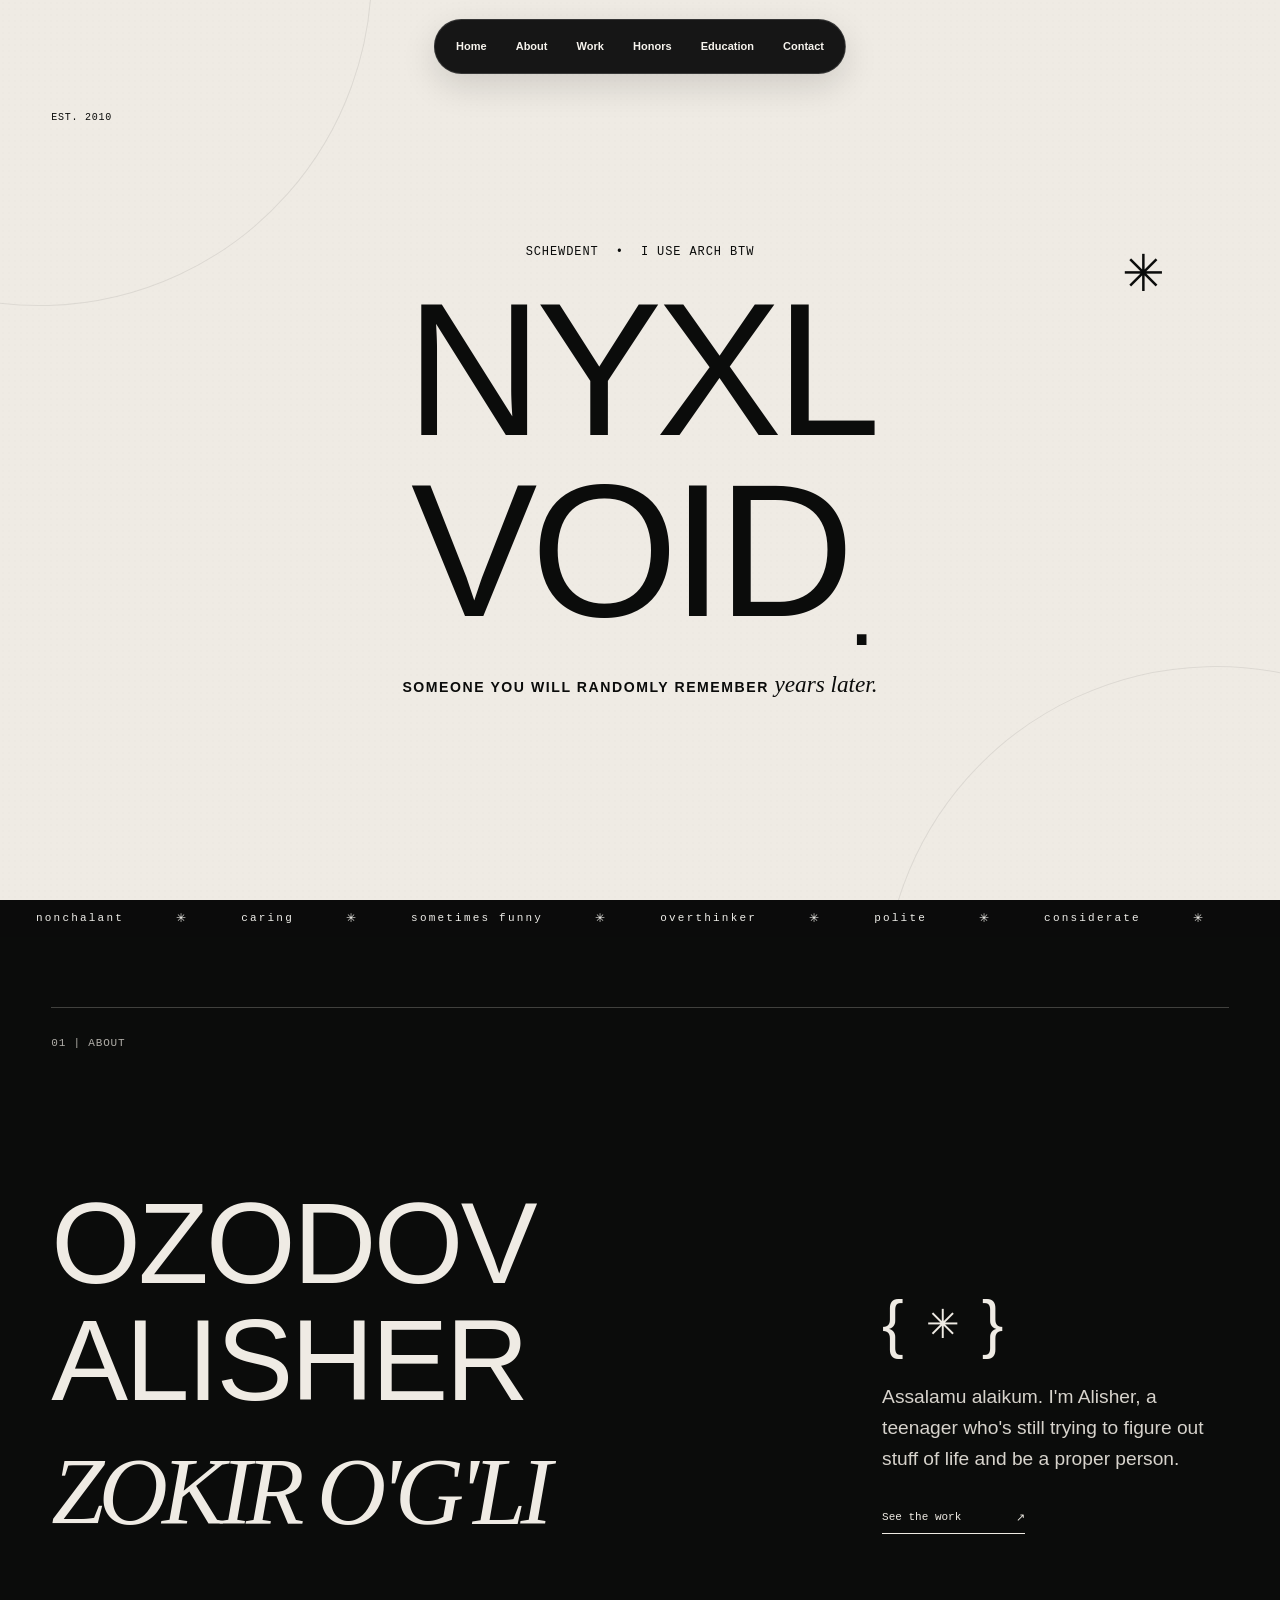
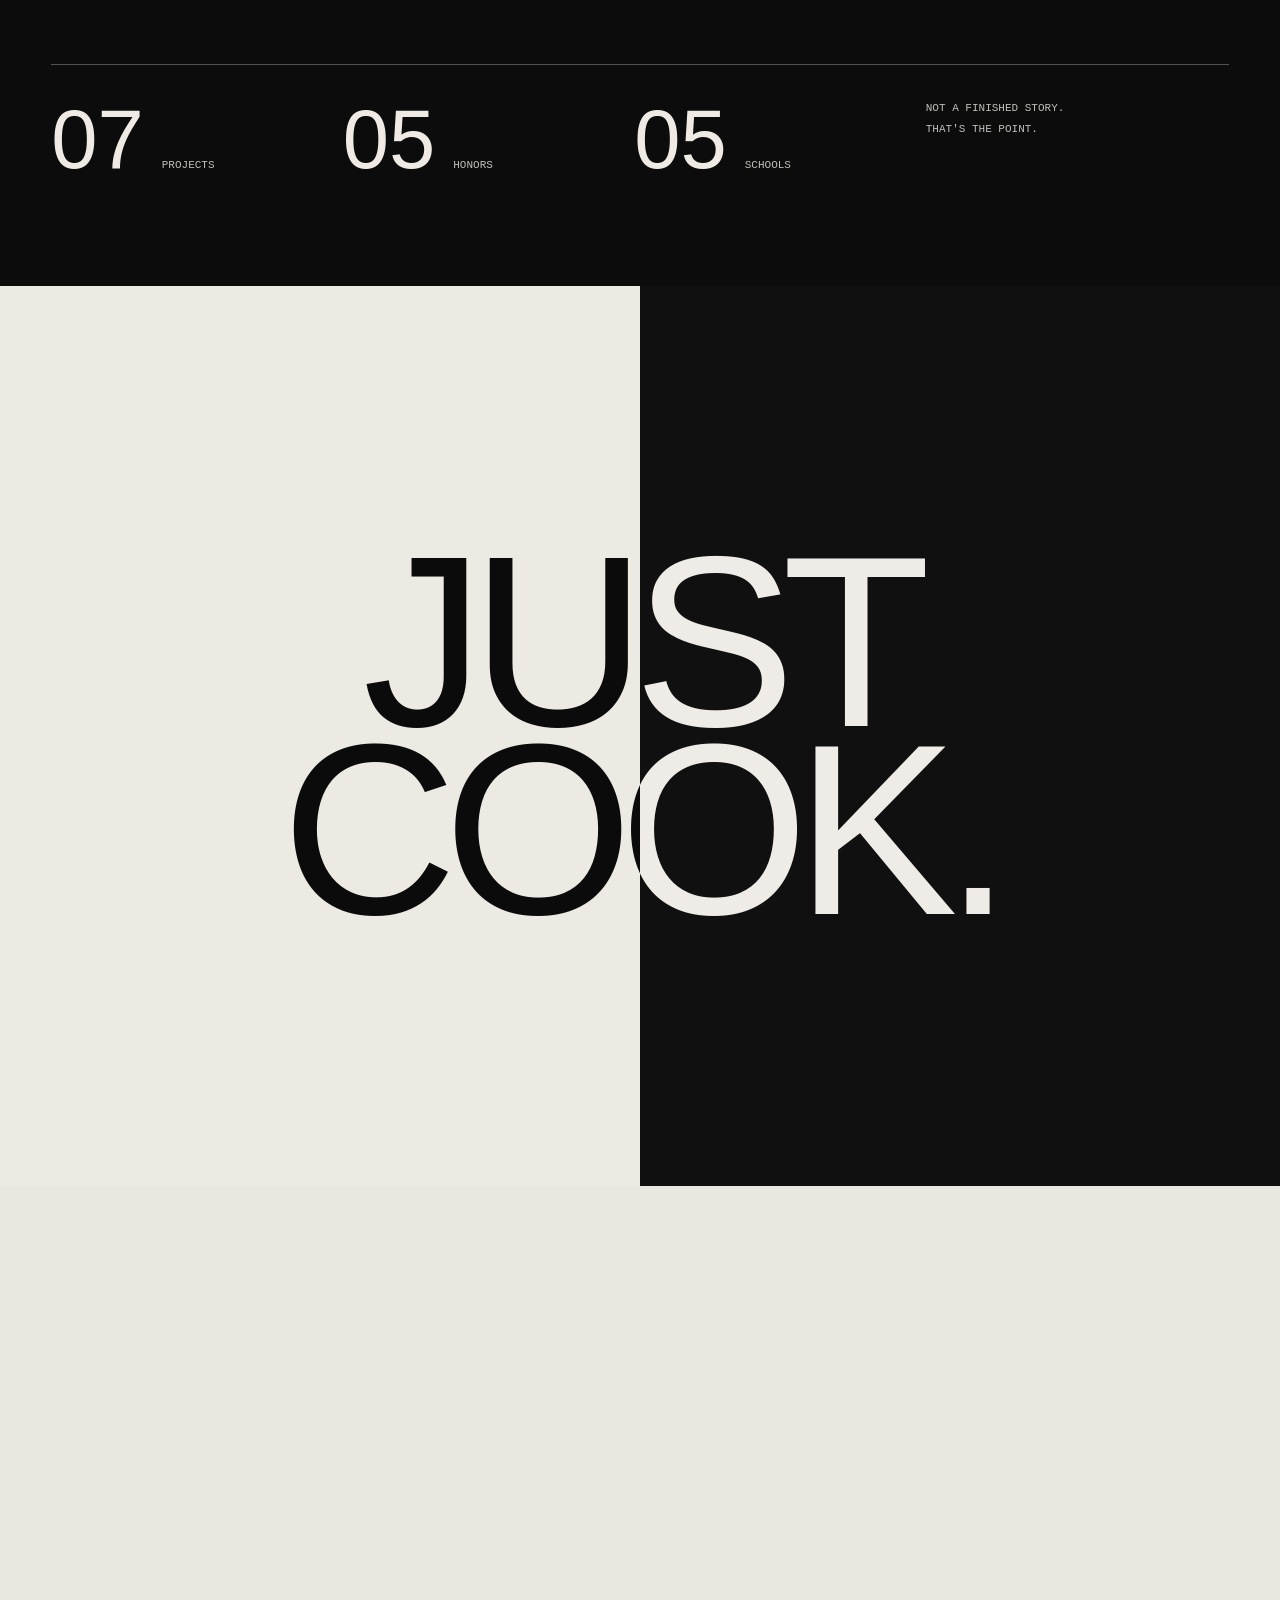
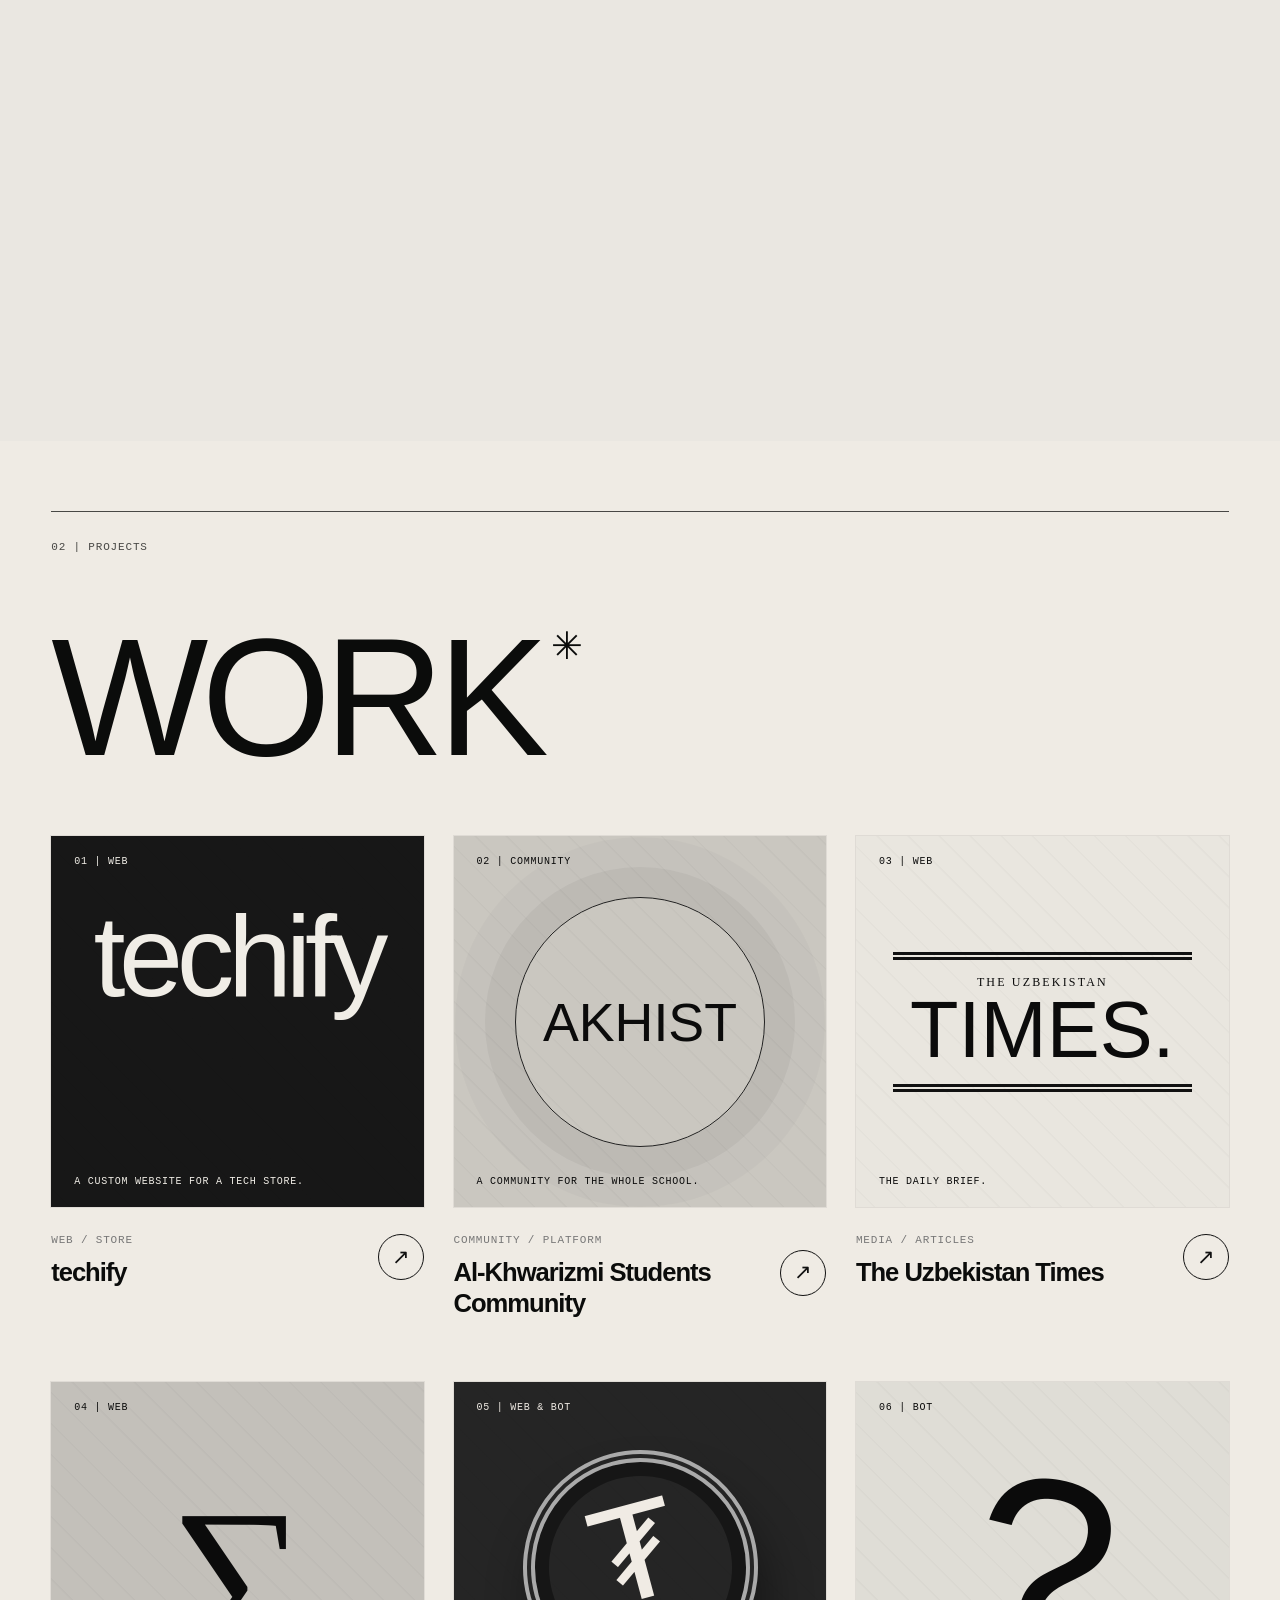
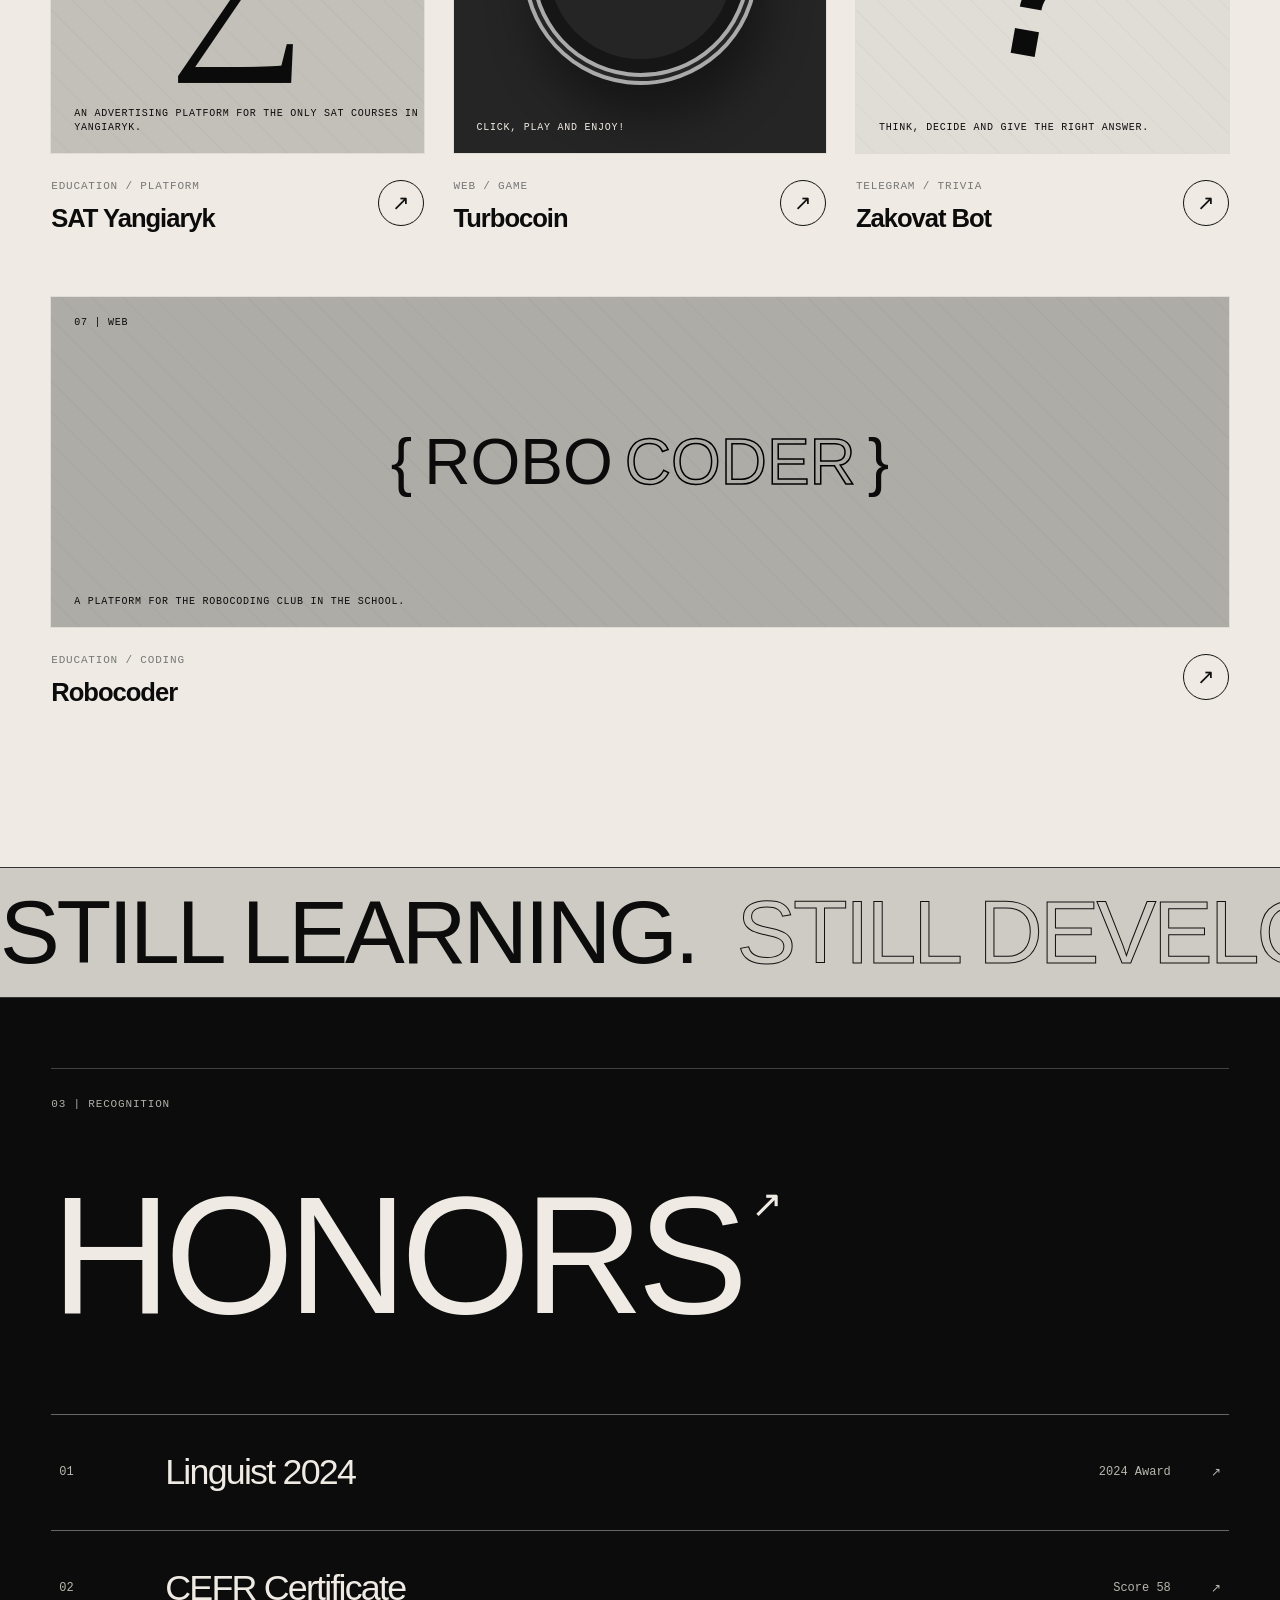
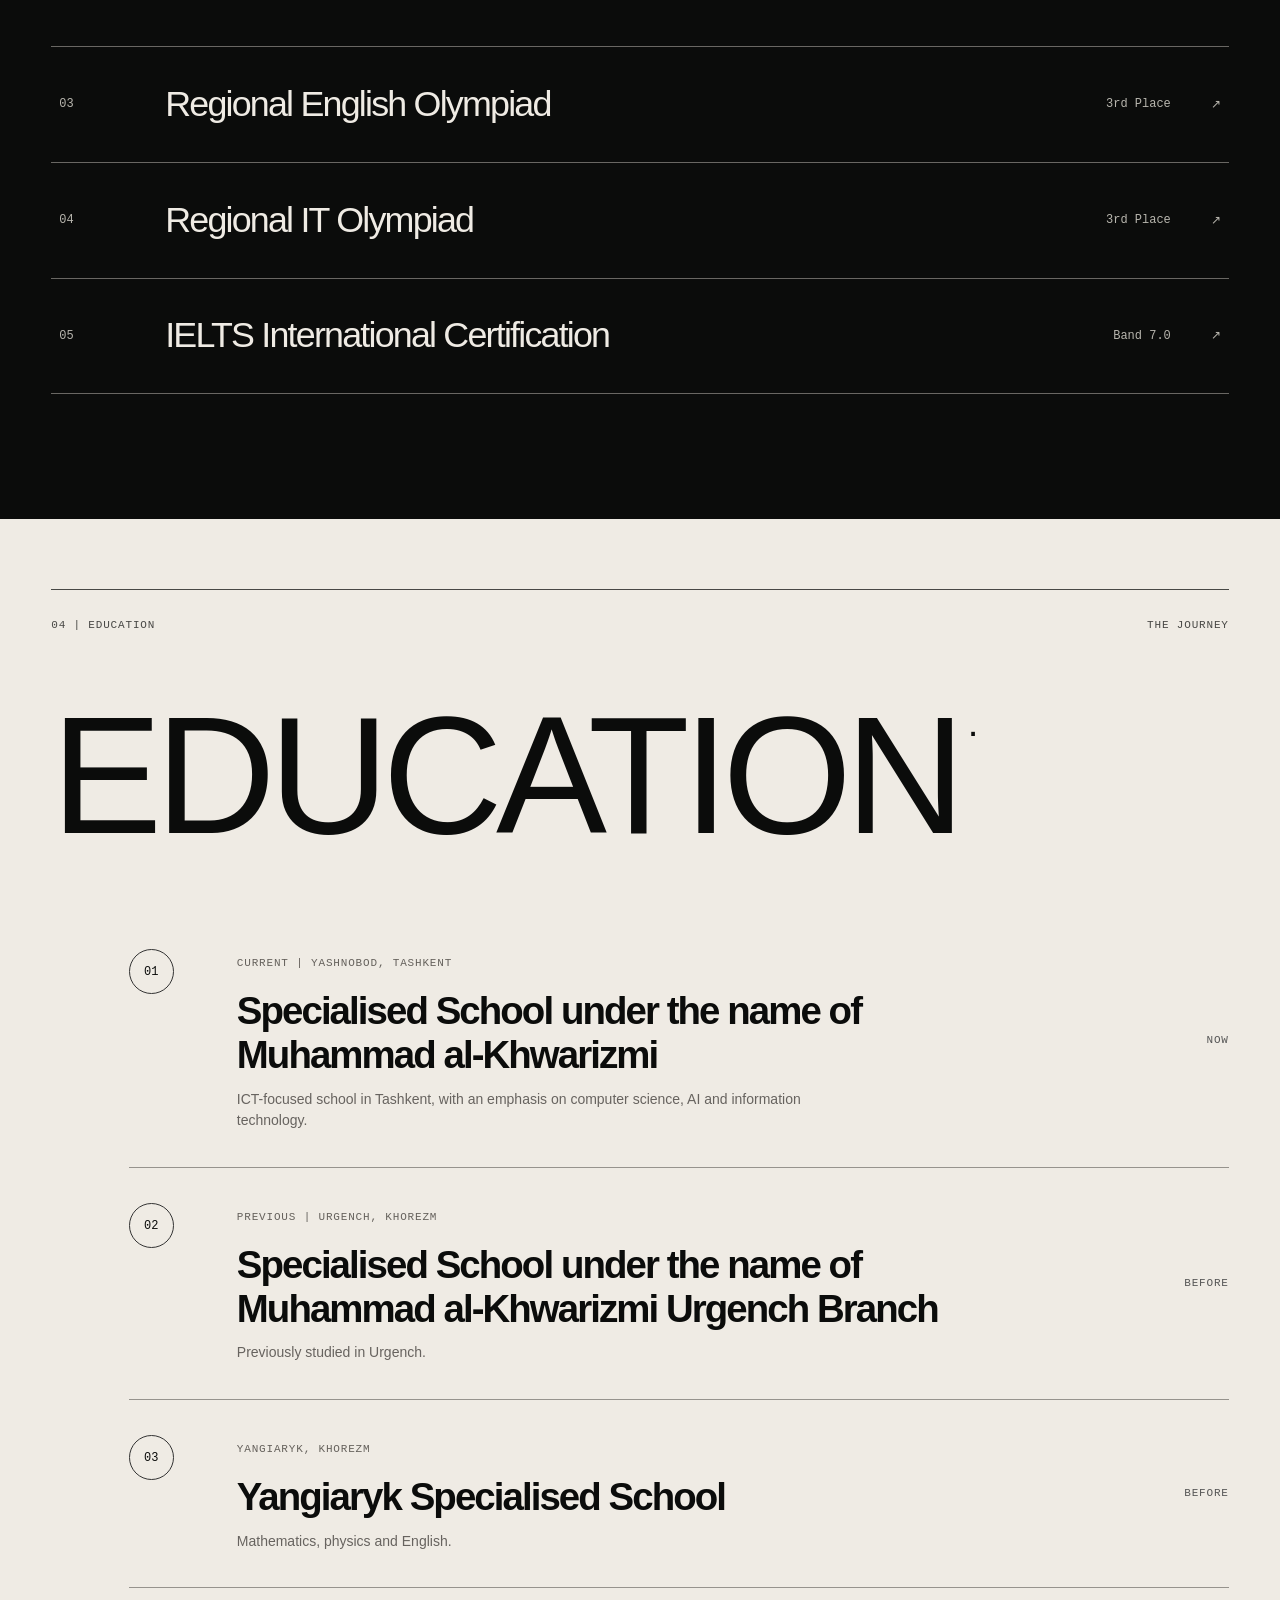
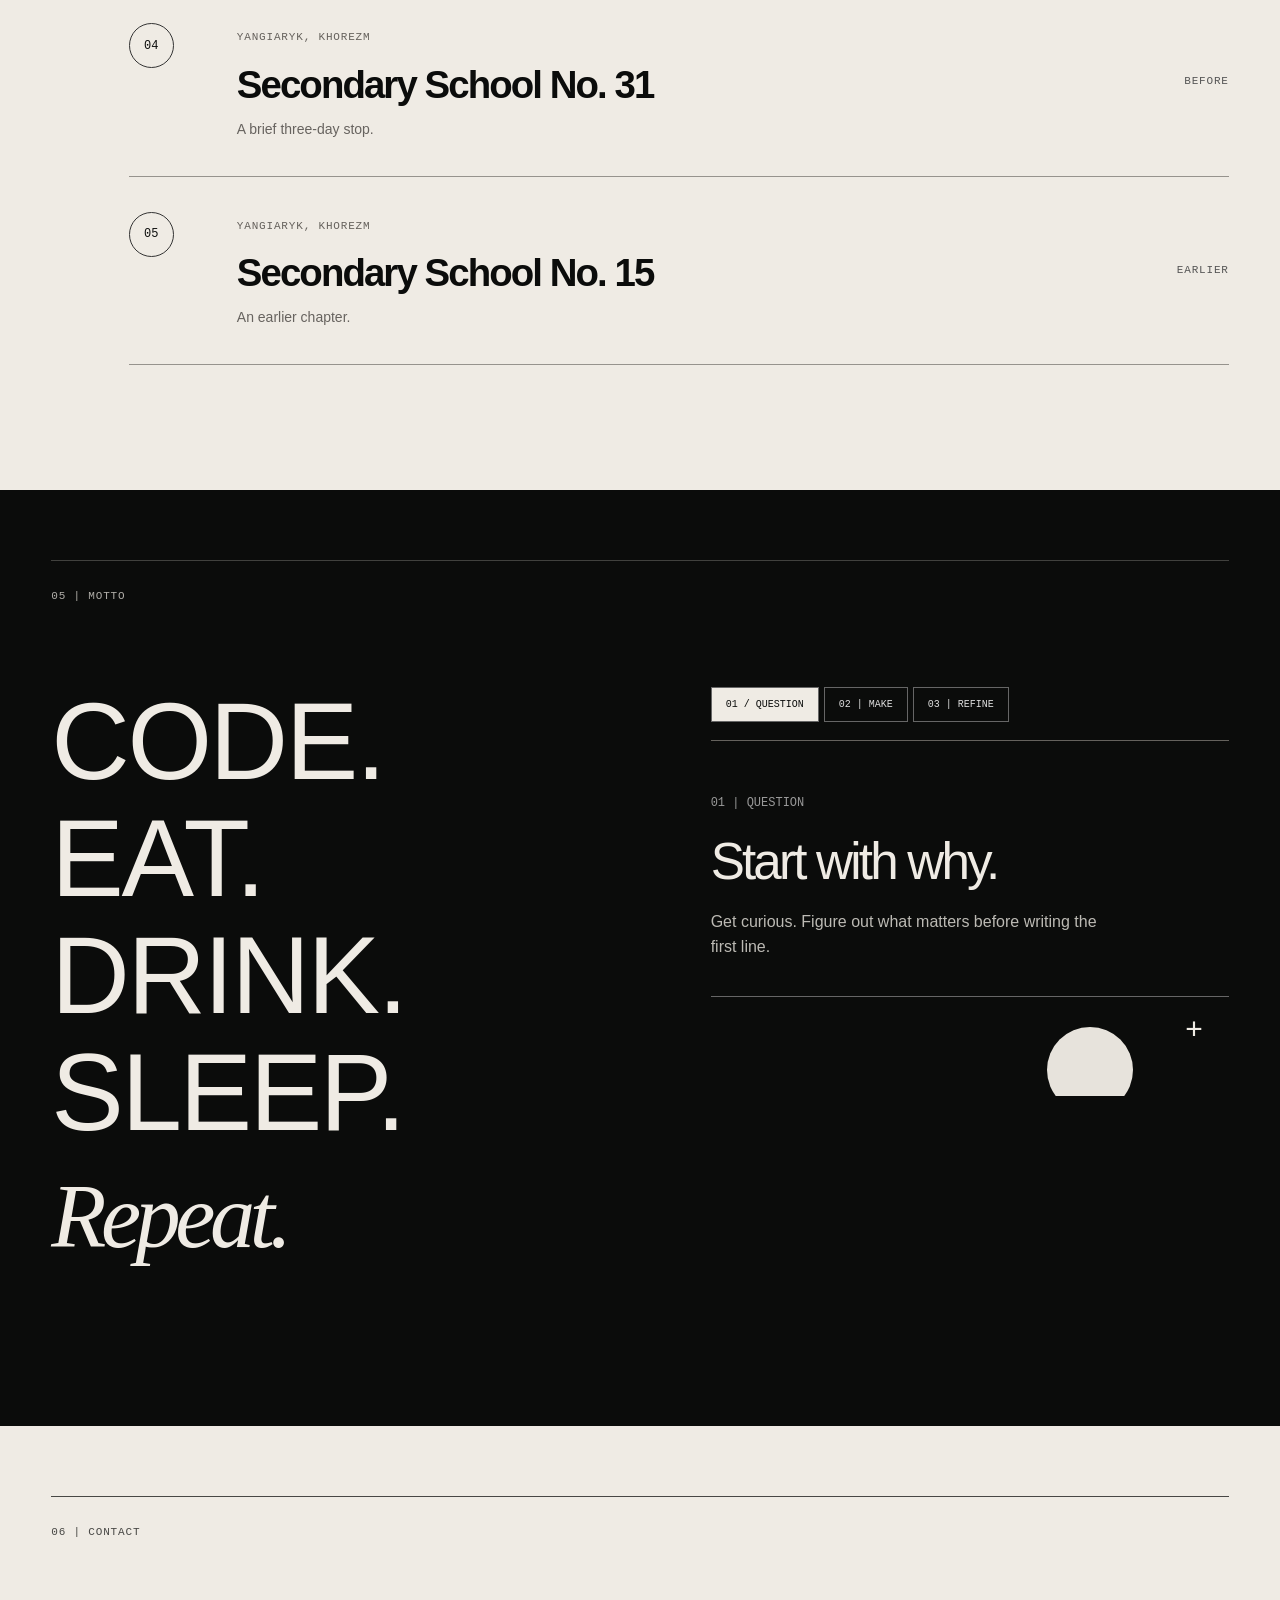
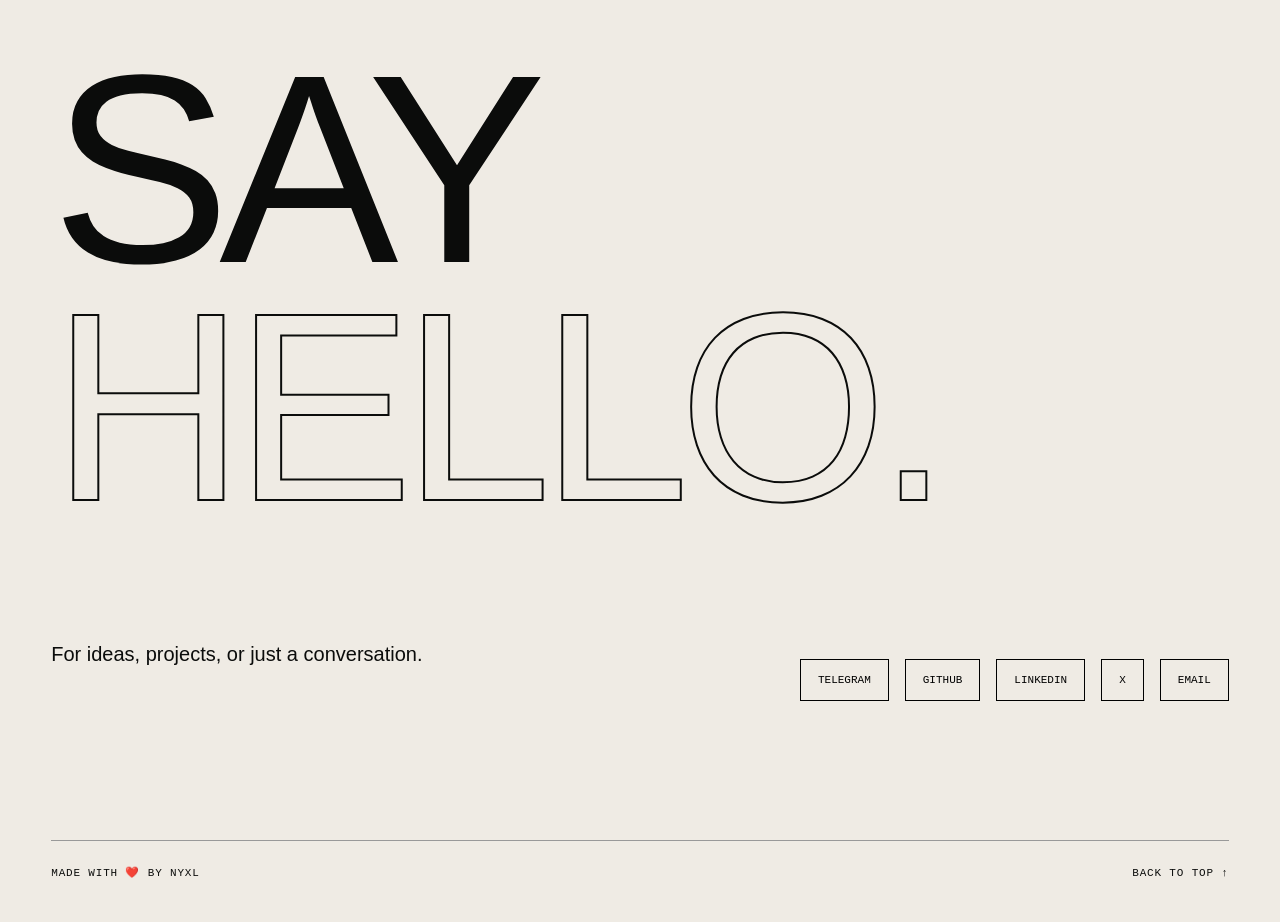
==== commit 1e3a45dd: "Change title to 'Alisher Ozodov' Updated the title in the HTML head section." ====
--- a/index.html
+++ b/index.html
@@ -3,7 +3,7 @@
 <head>
 <meta charset="utf-8"><meta name="viewport" content="width=device-width,initial-scale=1,viewport-fit=cover">
 <meta name="theme-color" content="#111111"><meta name="description" content="Alisher Ozodov. Student, AI engineer and developer. Projects, awards and education.">
-<title>Alisher Ozodov — Developer / Student</title>
+<title>Alisher Ozodov</title>
 <link rel="icon" href="./assets/favicon.svg" type="image/svg+xml">
 
 <link rel="stylesheet" href="./styles.css"><link rel="stylesheet" href="./motion.css"><script src="./script.js" defer></script>
